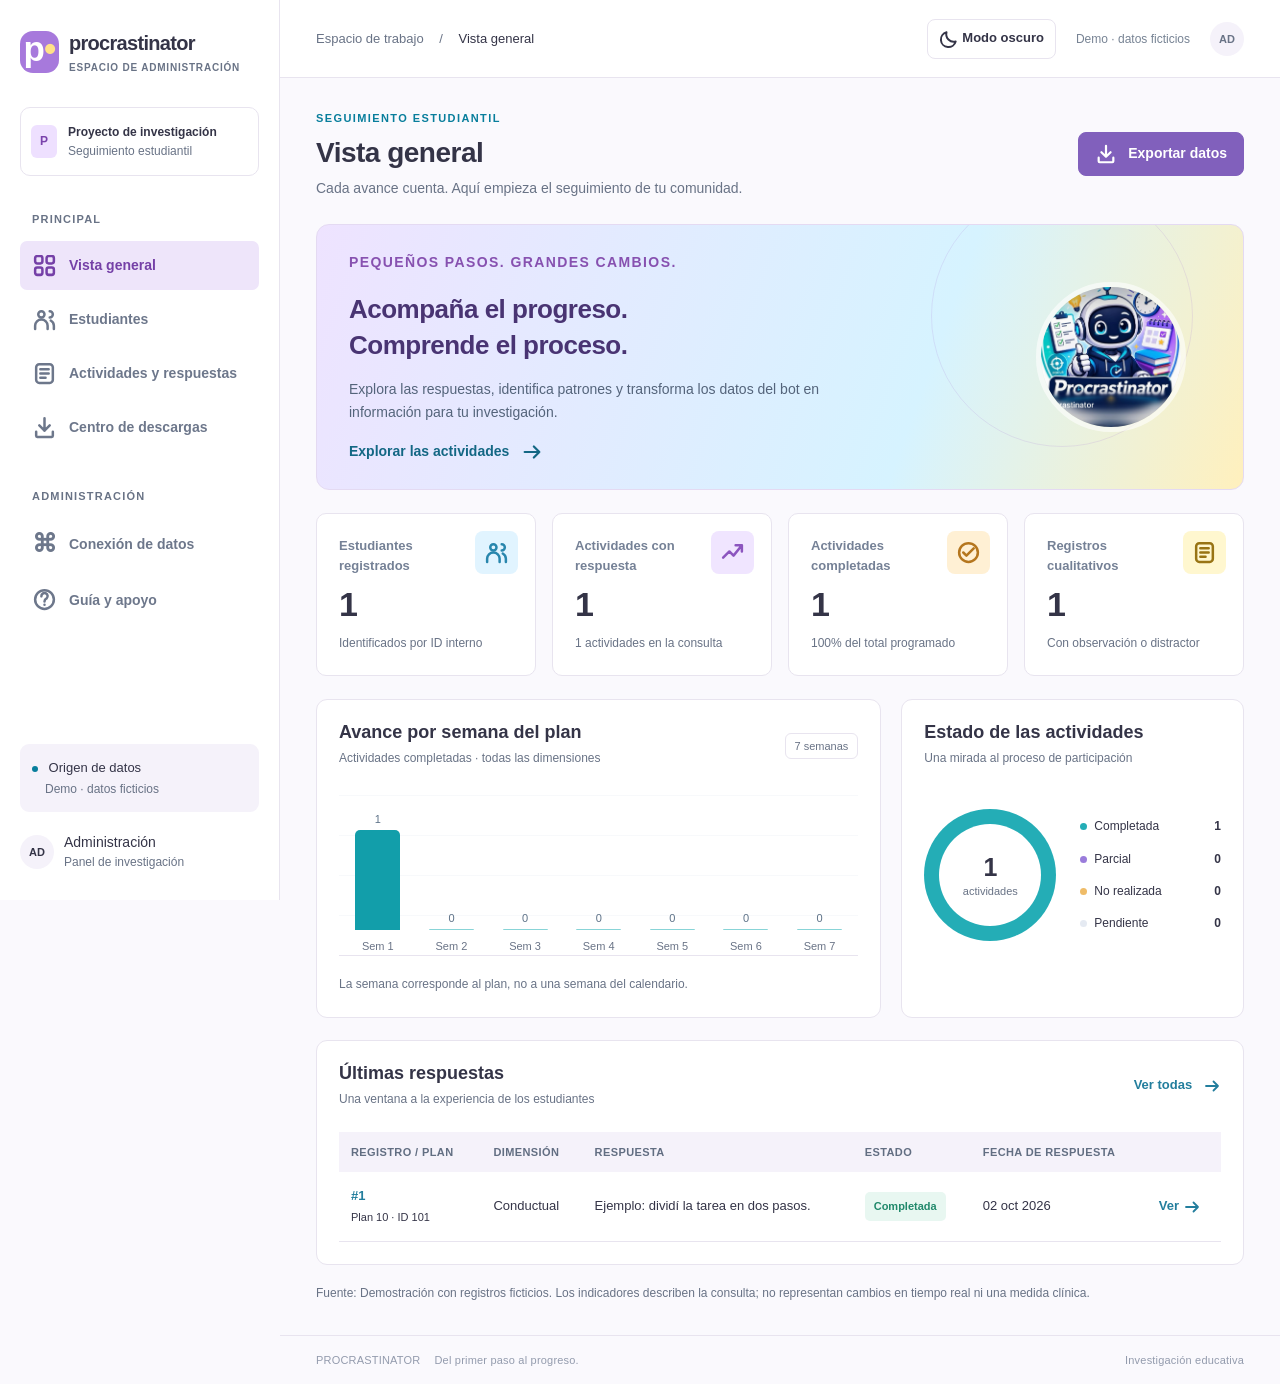
==== dashboard/index.html @ 209f80f5 "Refresh cached assets for authenticated Pages dashboard" ====
<!DOCTYPE html>
<html lang="es"><head><meta charset="UTF-8"><meta name="viewport" content="width=device-width,initial-scale=1"><meta name="color-scheme" content="light dark"><title>Procrastinator · Panel de seguimiento</title><script src="theme.js"></script><link rel="stylesheet" href="styles.css?v=20261105-downloads"><script defer src="demo.js"></script><script defer src="export.js"></script><script defer src="app.js?v=20261105-login"></script></head>
<body><aside class="sidebar"><a href="#resumen" class="brand"><span class="brand-icon">p<span>•</span></span><div>procrastinator<small>ESPACIO DE ADMINISTRACIÓN</small></div></a><div class="workspace"><span class="workspace-icon">P</span><div>Proyecto de investigación<small>Seguimiento estudiantil</small></div></div><p class="nav-label">PRINCIPAL</p><nav aria-label="Navegación principal"><a href="#resumen" data-page="resumen"><span><svg class="ui-icon" viewBox="0 0 24 24" fill="none" stroke="currentColor" stroke-width="2.4" stroke-linecap="round" stroke-linejoin="round" aria-hidden="true" focusable="false"><rect x="3" y="3" width="7" height="7" rx="2"/><rect x="14" y="3" width="7" height="7" rx="2"/><rect x="3" y="14" width="7" height="7" rx="2"/><rect x="14" y="14" width="7" height="7" rx="2"/></svg></span> Vista general</a><a href="#estudiantes" data-page="estudiantes"><span><svg class="ui-icon" viewBox="0 0 24 24" fill="none" stroke="currentColor" stroke-width="2.4" stroke-linecap="round" stroke-linejoin="round" aria-hidden="true" focusable="false"><circle cx="9" cy="7" r="3"/><path d="M3 21v-3a6 6 0 0 1 12 0v3M17 4a3 3 0 0 1 0 6M21 21v-3a6 6 0 0 0-3-5"/></svg></span> Estudiantes</a><a href="#actividades" data-page="actividades"><span><svg class="ui-icon" viewBox="0 0 24 24" fill="none" stroke="currentColor" stroke-width="2.4" stroke-linecap="round" stroke-linejoin="round" aria-hidden="true" focusable="false"><rect x="4" y="3" width="16" height="18" rx="3"/><path d="M8 8h8M8 12h8M8 16h5"/></svg></span> Actividades y respuestas</a><a href="#exportaciones" data-page="exportaciones"><span><svg class="ui-icon" viewBox="0 0 24 24" fill="none" stroke="currentColor" stroke-width="2.4" stroke-linecap="round" stroke-linejoin="round" aria-hidden="true" focusable="false"><path d="M12 3v12m-5-5 5 5 5-5M4 16v4a1 1 0 0 0 1 1h14a1 1 0 0 0 1-1v-4"/></svg></span> Centro de descargas</a></nav><p class="nav-label">ADMINISTRACIÓN</p><nav aria-label="Administración"><a href="#conexion" data-page="conexion"><span>⌘</span> Conexión de datos</a><a href="#ayuda" data-page="ayuda"><span><svg class="ui-icon" viewBox="0 0 24 24" fill="none" stroke="currentColor" stroke-width="2.4" stroke-linecap="round" stroke-linejoin="round" aria-hidden="true" focusable="false"><circle cx="12" cy="12" r="9"/><path d="M9 9a3 3 0 1 1 5 2c-2 1-2 2-2 3M12 17h.01"/></svg></span> Guía y apoyo</a></nav><div class="sidebar-bottom"><span class="status-dot"></span> Origen de datos<small><span id="source-label">Cargando…</span></small></div><div class="profile"><span>AD</span><div>Administración<small>Panel de investigación</small></div></div></aside>
<div class="shell"><header><div>Espacio de trabajo <span>/</span> <strong id="breadcrumb">Vista general</strong></div><div class="header-right"><button id="theme-toggle" class="theme-toggle" type="button" aria-pressed="false"><svg class="ui-icon" viewBox="0 0 24 24" fill="none" stroke="currentColor" stroke-width="2.4" stroke-linecap="round" stroke-linejoin="round" aria-hidden="true" focusable="false"><path d="M20 15A9 9 0 0 1 9 4a9 9 0 1 0 11 11Z"/></svg> Modo oscuro</button><span class="local-badge">Cargando…</span><span class="avatar">AD</span></div></header><main id="main" tabindex="-1"></main><footer>PROCRASTINATOR <span>Del primer paso al progreso.</span><span>Investigación educativa</span></footer></div><dialog id="detail"><button class="close" aria-label="Cerrar detalle"><svg class="ui-icon" viewBox="0 0 24 24" fill="none" stroke="currentColor" stroke-width="2.4" stroke-linecap="round" stroke-linejoin="round" aria-hidden="true" focusable="false"><path d="m6 6 12 12M6 18 18 6"/></svg></button><div id="detail-content"></div></dialog><div id="toast" role="status"></div></body></html>
---- dashboard/styles.css ----
:root{--navy:#101e46;--teal:#0c9eaa;--purple:#8460d1;--ink:#1b2944;--muted:#788296;--line:#e8ecf2;--bg:#f6f8fb}*{box-sizing:border-box}body{margin:0;font:14px 'Segoe UI',Arial,sans-serif;color:var(--ink);background:var(--bg)}button,input,select{font:inherit}a{color:inherit;text-decoration:none}button,a,input,select,summary{ -webkit-tap-highlight-color:transparent}button,a{cursor:pointer}button:focus-visible,a:focus-visible,input:focus-visible,select:focus-visible,summary:focus-visible{outline:3px solid #6a54ca;outline-offset:3px}button{border:1px solid var(--line);border-radius:8px;padding:10px 16px;background:white;color:var(--ink);font-weight:600}button:hover{background:#f0f4f8}.primary{background:var(--teal);color:white;border-color:var(--teal)}.primary:hover{background:#087e88}.sidebar{position:fixed;inset:0 auto 0 0;width:255px;background:white;border-right:1px solid var(--line);padding:31px 20px;display:flex;flex-direction:column}.brand{display:flex;align-items:center;gap:10px;font-size:20px;font-weight:750;letter-spacing:-.7px}.brand small{display:block;font-size:8px;letter-spacing:1.3px;color:var(--muted);margin-top:7px}.brand-icon{background:var(--navy);color:white;border-radius:13px;width:39px;height:42px;text-align:center;font-size:35px;line-height:35px}.brand-icon span{color:#33d6dd}.workspace{display:flex;gap:11px;padding:17px 10px;border:1px solid var(--line);border-radius:10px;margin:34px 0 29px;font-size:11px;font-weight:600}.workspace-icon{background:#e9e8fb;color:var(--purple);padding:9px;border-radius:6px}.workspace small,.profile small{display:block;color:var(--muted);margin-top:5px;font-weight:400;font-size:11px}.nav-label{font-size:9px;color:#929aab;letter-spacing:1.7px;margin:5px 12px 12px;font-weight:700}nav{display:grid;gap:5px;margin-bottom:30px}nav a{padding:12px;border-radius:7px;color:#6d778b;font-size:12px;display:flex;gap:13px;align-items:center}nav a span{font-size:19px;width:20px}nav a.active{color:#087d88;background:#e7f6f6;font-weight:650}nav a:hover{background:#f0f6f7}.sidebar-bottom{margin-top:auto;font-size:11px;padding:16px 12px;background:#f7f9fb;border-radius:9px}.sidebar-bottom small{display:block;margin:7px 0 0 13px;color:var(--muted);font-size:10px}.status-dot{display:inline-block;width:6px;height:6px;border-radius:50%;background:var(--teal);margin-right:7px}.profile{display:flex;gap:10px;align-items:center;margin-top:22px;font-size:12px}.profile>span,.avatar{display:grid;place-items:center;background:#edf0f6;border-radius:50%;width:34px;height:34px;font-size:11px;font-weight:700}.shell{margin-left:255px}header{height:78px;padding:0 36px;background:white;border-bottom:1px solid var(--line);display:flex;align-items:center;justify-content:space-between;color:var(--muted);font-size:11px}header strong{color:var(--ink);font-weight:500}header div>span:not(.local-badge):not(.avatar){margin:0 12px}.header-right{display:flex;gap:20px;align-items:center}.local-badge{color:#778394;font-size:10px}main{padding:31px 36px;max-width:1600px;margin:auto;min-height:calc(100vh - 132px)}.title-row{display:flex;justify-content:space-between;align-items:center;gap:20px;margin-bottom:25px}.eyebrow{font-size:9px;letter-spacing:2px;color:var(--teal);font-weight:700;margin:0 0 9px}h1{font-size:28px;letter-spacing:-1px;margin:0 0 8px;font-weight:650}h2{font-size:15px;margin:0;font-weight:650}h3{font-size:14px}p{line-height:1.7}.subtitle{color:var(--muted);margin:0;font-size:12px}.hero{border-radius:13px;background:var(--navy);color:white;min-height:185px;display:flex;align-items:center;justify-content:space-between;position:relative;overflow:hidden;padding:26px 32px;margin-bottom:23px}.hero:after{content:'';position:absolute;width:260px;height:260px;border:1px solid #ffffff14;border-radius:50%;right:50px;top:-40px}.hero h2{font-size:24px;letter-spacing:-.5px;max-width:440px;line-height:1.4}.hero p{color:#b3c2db;max-width:480px;font-size:12px;margin-bottom:16px}.hero .eyebrow{color:#62dedc}.hero a{font-size:11px;color:#77e7e2}.hero img{width:150px;height:150px;object-fit:cover;object-position:50% 32%;border-radius:50%;border:5px solid #ffffff18;z-index:1;margin:0 25px}.stats{display:grid;grid-template-columns:repeat(4,1fr);gap:16px;margin-bottom:23px}.stat{background:white;border:1px solid var(--line);border-radius:10px;padding:20px;position:relative}.stat .stat-icon{position:absolute;right:17px;top:17px;background:#eff4fd;color:#5681bb;padding:7px 10px;border-radius:8px}.stat:nth-child(2) .stat-icon{background:#eaf8f6;color:var(--teal)}.stat:nth-child(3) .stat-icon{background:#f1edfc;color:var(--purple)}.stat small{font-size:10px;color:#758196}.stat strong{display:block;font-size:30px;margin:10px 0;font-weight:650}.stat p{margin:0;font-size:10px;color:var(--muted)}.grid{display:grid;grid-template-columns:1.65fr 1fr;gap:20px;margin-bottom:22px}.card{background:white;border:1px solid var(--line);border-radius:11px;padding:22px}.card-head{display:flex;justify-content:space-between;gap:12px;align-items:center;margin-bottom:22px}.card-head p{color:var(--muted);font-size:10px;margin:6px 0 0}.tag{font-size:9px;border:1px solid var(--line);padding:6px 9px;border-radius:6px;white-space:nowrap;color:var(--muted)}.bars{height:165px;display:flex;align-items:flex-end;gap:20px;padding:10px 8px 25px;border-bottom:1px solid var(--line);background:repeating-linear-gradient(to top,transparent 0,transparent 39px,#f0f3f7 40px)}.bar-col{flex:1;text-align:center;height:100%;display:flex;flex-direction:column;justify-content:flex-end;position:relative}.bar{background:#39b8bf;border-radius:5px 5px 0 0;min-height:1px;max-width:45px;width:100%;margin:0 auto}.bar-col b{font-size:10px;color:#5e7288;margin-bottom:5px;font-weight:500}.bar-col small{position:absolute;bottom:-22px;left:0;right:0;font-size:9px;color:var(--muted)}.chart-note{font-size:10px;color:var(--muted);margin:19px 0 0}.distribution{display:flex;align-items:center;gap:24px;padding:13px 0}.donut{width:132px;height:132px;border-radius:50%;flex-shrink:0;display:grid;place-items:center}.donut>div{width:102px;height:102px;border-radius:50%;background:white;display:grid;align-content:center;text-align:center}.donut strong{font-size:25px}.donut small{font-size:9px;color:var(--muted);margin-top:3px}.legend{flex:1}.legend p{display:flex;justify-content:space-between;gap:12px;font-size:10px;margin:12px 0}.legend i{display:inline-block;width:7px;height:7px;border-radius:50%;margin-right:7px}.table-wrap{overflow:auto}table{width:100%;border-collapse:collapse;text-align:left;font-size:11px}th{font-size:9px;letter-spacing:.4px;color:#8590a1;font-weight:600;padding:12px;background:#f8fafc;white-space:nowrap}td{padding:14px 12px;border-bottom:1px solid #f0f2f6;max-width:320px}td.text{min-width:220px;line-height:1.6}tbody tr:hover{background:#fafcfe}.id{color:#196c8d;font-weight:650}.pill{display:inline-block;border-radius:5px;padding:5px 8px;background:#eef1f6;color:#738098;font-size:9px;white-space:nowrap}.pill.COMPLETADA{background:#e8f7f1;color:#21896b}.pill.PARCIAL,.pill.EN_CURSO{background:#fff5dc;color:#a78027}.pill.NO_REALIZADA,.pill.ABANDONADA{background:#fcecef;color:#b46b7b}.link{border:0;padding:0;color:#078792;font-size:11px;background:none}.filters{display:flex;gap:13px;flex-wrap:wrap;align-items:end;margin:18px 0}.filters label{display:grid;gap:7px;font-size:10px;color:#66748b;flex:1;min-width:120px}.filters input,.filters select,select{border:1px solid #dee4ec;border-radius:7px;padding:10px;background:white;color:var(--ink);width:100%;min-width:0}input[type=number]{max-width:100%}.notice{padding:12px 16px;background:#fff8e8;color:#8b7137;border:1px solid #f1e6cb;border-radius:8px;font-size:11px;line-height:1.7;margin:16px 0}.notice.info{background:#eaf6f8;color:#397988;border-color:#d6ecef}.pagination{display:flex;justify-content:space-between;align-items:center;margin-top:18px;color:var(--muted);font-size:11px}.pagination button{padding:6px 11px;margin-left:7px}.pagination button:disabled{opacity:.4;cursor:default}.empty{text-align:center;padding:40px;color:var(--muted)}.export-grid{display:grid;grid-template-columns:1fr 300px;gap:20px}.format-list{display:grid;gap:10px;margin:20px 0}.format-list label{border:1px solid var(--line);border-radius:9px;padding:15px;display:flex;gap:12px;align-items:center;cursor:pointer}.format-list label:has(input:checked){border-color:var(--teal);background:#f1fbfb}.format-list small{display:block;color:var(--muted);margin-top:5px;font-size:10px}.check-row{display:flex;gap:12px;flex-wrap:wrap;margin:15px 0}.check-row label{font-size:11px;display:flex;align-items:center;gap:5px}.export-total{font-size:42px;font-weight:650;display:block;margin:22px 0 0}.full{width:100%;margin-top:15px}.support-grid{display:grid;grid-template-columns:repeat(3,1fr);gap:18px}.support-grid p,details p{font-size:12px;color:var(--muted)}details{border-top:1px solid var(--line);padding:18px 0}summary{cursor:pointer;font-weight:600;font-size:12px}.palette{display:flex;gap:12px;margin:20px 0}.palette span{width:45px;height:45px;border-radius:10px}footer{padding:18px 36px;border-top:1px solid var(--line);display:flex;gap:14px;font-size:9px;color:#939bad;letter-spacing:.6px}footer span:last-child{margin-left:auto}dialog{border:1px solid var(--line);border-radius:16px;padding:30px;width:min(650px,90vw);color:var(--ink);max-height:85vh}dialog::backdrop{background:#101e4680;backdrop-filter:blur(3px)}.close{float:right;font-size:22px;padding:2px 10px}.detail-item{border-bottom:1px solid var(--line);padding:12px 0;font-size:12px;line-height:1.7}.detail-item small{color:var(--muted);display:block}#toast{position:fixed;bottom:25px;right:25px;background:var(--navy);color:white;padding:14px 20px;border-radius:9px;display:none;z-index:5;max-width:400px}code{font-size:11px;background:#f0f3f8;padding:2px 5px;border-radius:4px}button:disabled{opacity:.5;cursor:not-allowed}@media(min-width:1500px){main{padding:38px 50px}.hero{min-height:210px}.hero img{width:170px;height:170px}}@media(max-width:1150px){.sidebar{width:220px;padding:25px 14px}.shell{margin-left:220px}main{padding:25px}.stats{gap:10px}.stat{padding:15px}.grid{grid-template-columns:1fr}.distribution{justify-content:center}.legend{max-width:250px}.export-grid{grid-template-columns:1fr 260px}.hero img{margin:0;width:125px;height:125px}.stat .stat-icon{display:none}}@media(max-width:750px){.sidebar{position:static;width:auto;padding:18px}.brand{font-size:20px}.workspace,.nav-label,.sidebar-bottom,.profile{display:none}nav{display:flex;overflow:auto;margin:14px 0 0;gap:6px}nav a{white-space:nowrap;padding:9px;font-size:11px}nav a span{display:none}.shell{margin:0}header{height:55px;padding:0 20px}.header-right{gap:8px}main{padding:22px 16px}.title-row{align-items:start}h1{font-size:24px}.hero{padding:22px}.hero h2{font-size:21px}.hero img{display:none}.stats{grid-template-columns:repeat(2,1fr)}.export-grid,.support-grid{grid-template-columns:1fr}.card{padding:17px}.title-row button{font-size:10px;padding:9px}footer{padding:15px;flex-wrap:wrap}footer span:last-child{margin:0}.filters label{min-width:130px}.local-badge{display:none}}

/* Paleta clara inspirada en los objetos de la imagen. */
@font-face{font-family:'Dinita Stellar';src:local('Dinita Stellar');font-display:swap}
:root{--navy:#7550bb;--teal:#087e9c;--purple:#9758cf;--ink:#343447;--muted:#697386;--line:#e8e4ef;--bg:#faf9fd;--surface:#fff;--soft:#f5f2fa}
body{font-family:Arial,sans-serif}h1,h2,h3,.brand{font-family:'Dinita Stellar','Trebuchet MS',Arial,sans-serif}h1{letter-spacing:-.5px}button,input,select{font-family:Arial,sans-serif}
.sidebar,header,.card,.stat,button,.donut>div,dialog{background:var(--surface)}
.hero{background:linear-gradient(110deg,#eee3ff 0%,#d6f3ff 65%,#fff0bd 100%);color:#493473;border:1px solid #e4daf2}.hero h2{font-size:26px}.hero p{color:#54647b}.hero .eyebrow{color:#8751b0}.hero a{color:#136784;font-weight:700}.hero img{border-color:#ffffff99}.hero:after{border-color:#a575d52b}
.brand-icon{background:#a779dc}.brand-icon span{color:#ffe187}.workspace-icon{background:#eee0ff;color:#7a43ac}.primary{background:#8160bc;color:white;border-color:#8160bc}.primary:hover{background:#6c4da6}nav a.active{background:#eee5fa;color:#7540a7}nav a:hover{background:var(--soft)}.sidebar-bottom,th{background:var(--soft)}.stat:nth-child(1) .stat-icon{background:#e1f4ff;color:#2886ad}.stat:nth-child(2) .stat-icon{background:#f0e5ff;color:#8c55bf}.stat:nth-child(3) .stat-icon{background:#fff0d4;color:#b5761e}.stat:nth-child(4) .stat-icon{background:#fff7cf;color:#987414}.id,.link{color:#237e9d}.filters input,.filters select,select{background:var(--surface);color:var(--ink);border-color:var(--line)}tbody tr:hover,button:hover{background:var(--soft)}td{border-color:var(--line)}.profile>span,.avatar{background:var(--soft)}.theme-toggle{font-size:11px;padding:8px 11px;white-space:nowrap}.primary:hover{color:white}code{background:var(--soft)}
:root[data-theme=dark]{color-scheme:dark;--navy:#aa83df;--teal:#79d3ed;--purple:#bd93e9;--ink:#eeeaf6;--muted:#b1aabd;--line:#41394e;--bg:#1c1923;--surface:#27222f;--soft:#332c3e}
[data-theme=dark] .hero{background:linear-gradient(110deg,#493260,#284959 70%,#58492e);border-color:#59456e;color:#f3e9ff}[data-theme=dark] .hero p{color:#d1d9e5}[data-theme=dark] .hero .eyebrow{color:#d7b2ff}[data-theme=dark] .hero a{color:#94ddf5}[data-theme=dark] nav a{color:#c1b7d0}[data-theme=dark] nav a.active{background:#48335e;color:#e4c7ff}[data-theme=dark] .subtitle,[data-theme=dark] .stat small,[data-theme=dark] th,[data-theme=dark] .local-badge{color:var(--muted)}[data-theme=dark] .id,[data-theme=dark] .link{color:#8bd6ee}[data-theme=dark] .notice{background:#453923;color:#f2d69b;border-color:#655330}[data-theme=dark] .notice.info{background:#293f49;color:#b5deed;border-color:#3d5e6c}[data-theme=dark] .format-list label:has(input:checked){background:#40314f;border-color:#be92e9}[data-theme=dark] .bars{background:repeating-linear-gradient(to top,transparent 0,transparent 39px,#41394e 40px)}[data-theme=dark] .bar-col b{color:#c7bed3}[data-theme=dark] #toast{background:#594076}[data-theme=dark] .pill{background:#423b4c;color:#ddd2ec}[data-theme=dark] .pill.COMPLETADA{background:#25483d;color:#a8e5cb}[data-theme=dark] .pill.PARCIAL,[data-theme=dark] .pill.EN_CURSO{background:#504126;color:#f5d491}[data-theme=dark] .pill.NO_REALIZADA,[data-theme=dark] .pill.ABANDONADA{background:#50313e;color:#f1b4c7}

/* Iconos vectoriales y jerarquía legible a escala de página completa. */
.ui-icon{width:22px;height:22px;display:inline-block;vertical-align:middle;flex-shrink:0}
nav a{font-size:14px;font-weight:600;min-height:48px;gap:12px}nav a span{width:25px;display:inline-flex;align-items:center;justify-content:center;font-size:25px}nav .ui-icon{width:25px;height:25px}
.sidebar{width:280px}.shell{margin-left:280px}.brand small{font-size:10px;letter-spacing:.8px}.workspace{font-size:12px}.workspace small,.profile small{font-size:12px}.nav-label{font-size:11px;letter-spacing:1.2px;color:#697386}.sidebar-bottom{font-size:13px}.sidebar-bottom small{font-size:12px}.profile{font-size:14px}
header{font-size:13px}.local-badge{font-size:12px}.theme-toggle{font-size:13px;min-height:40px}.theme-toggle .ui-icon{width:20px;height:20px}
h2{font-size:18px}h3{font-size:16px}.subtitle{font-size:14px;line-height:1.6}.eyebrow{font-size:11px;letter-spacing:1.4px}.hero p{font-size:14px}.hero a{font-size:14px}.stat{padding:22px}.stat small{font-size:13px;display:block;max-width:calc(100% - 42px);line-height:1.5;font-weight:600}.stat strong{font-size:34px}.stat p{font-size:12px;line-height:1.6}.stat .stat-icon{padding:9px;display:inline-flex}.stat-icon .ui-icon{width:25px;height:25px}
.card-head p,.chart-note{font-size:12px;line-height:1.65}.tag{font-size:11px}.legend p{font-size:12px}.donut small{font-size:11px}.bar-col small,.bar-col b{font-size:11px}.bars{gap:12px}
table{font-size:13px}th{font-size:11px;font-weight:700;padding:14px 12px;color:#626e82}td{line-height:1.6}td small{font-size:11px}.pill{font-size:11px;font-weight:600;padding:6px 9px}.link{font-size:13px;font-weight:600}.link .ui-icon{width:18px;height:18px}.filters label{font-size:13px;font-weight:600}.filters input,.filters select{font-weight:400;min-height:43px}.notice{font-size:13px}.check-row label{font-size:12px}.format-list small{font-size:12px}.pagination{font-size:13px}.pagination button{min-height:38px}.support-grid p,details p{font-size:14px}summary{font-size:14px}.detail-item{font-size:14px}footer{font-size:11px;letter-spacing:.2px}.close{display:inline-flex;padding:8px}.primary{font-size:14px;min-height:42px}.ui-icon+span{margin-left:6px}
[data-theme=dark] .nav-label{color:#bdb3ca}
@media(max-width:1150px){.sidebar{width:260px}.shell{margin-left:260px}.stats{grid-template-columns:repeat(2,1fr)}.stat .stat-icon{display:inline-flex}.export-grid{grid-template-columns:minmax(0,1fr) 260px}}
@media(max-width:750px){.sidebar{width:auto}.shell{margin-left:0}nav a{font-size:13px;min-height:44px}nav a span{display:inline-flex;width:22px}nav .ui-icon{width:22px;height:22px}.export-grid{grid-template-columns:1fr}.title-row button{font-size:12px}.stat{padding:16px}.stat small{max-width:none;padding-top:44px}.stat .stat-icon{left:16px;right:auto;top:14px;padding:6px}.card-head{flex-wrap:wrap}header{padding:0 16px;font-size:12px}}

/* Centro de descargas: selección agrupada y resumen. */
.grid,.export-grid{grid-template-columns:minmax(0,1.65fr) minmax(0,1fr)}
.export-grid{grid-template-columns:minmax(0,1fr) 300px;align-items:start}
.card,.grid>*,.export-grid>*,.title-row>div{min-width:0}
.section-description{color:var(--muted);font-size:13px;line-height:1.6;margin:8px 0 0}
.field-section{border-top:1px solid var(--line);margin-top:26px;padding-top:26px}
.field-heading{display:flex;align-items:start;justify-content:space-between;gap:16px}
.selection-count{flex-shrink:0;padding:7px 10px;border-radius:20px;background:var(--soft);color:var(--purple);font-size:12px;font-weight:600}
.field-actions{display:flex;flex-wrap:wrap;gap:8px;margin:18px 0 22px}
.field-actions button{font-size:12px;min-height:44px;padding:10px 13px}
.field-group{border:0;padding:0;margin:0 0 22px;min-width:0}
.field-group:last-child{margin-bottom:0}
.field-group legend{padding:0;margin-bottom:10px;color:var(--muted);font-size:12px;font-weight:600}
.field-options{display:grid;grid-template-columns:repeat(2,minmax(0,1fr));gap:9px}
.field-option{display:flex;align-items:center;gap:10px;min-height:52px;padding:12px;border:1px solid var(--line);border-radius:10px;cursor:pointer;font-size:13px;line-height:1.4;transition:background .15s,border-color .15s}
.field-option:hover{border-color:var(--purple);background:var(--soft)}
.field-option:has(input:checked){background:#f4edfc;border-color:#c5ace4;color:#654193}
.field-option:has(input:focus-visible){outline:3px solid var(--purple);outline-offset:2px}
.field-option input,.format-list input{width:18px;height:18px;margin:0;flex-shrink:0;accent-color:#8160bc;cursor:pointer}
.export-summary{border-top:3px solid #aa86d7;background:linear-gradient(180deg,var(--soft),var(--surface) 180px)}
.export-summary .export-total{margin-top:20px;line-height:1.2;letter-spacing:-1px}
.export-summary .subtitle{margin-top:8px;font-size:13px}
.format-list label{min-height:70px;background:var(--surface)}
.format-list label:has(input:checked){border-color:var(--purple);background:var(--soft)}
[data-theme=dark] .field-option:has(input:checked){background:#40314f;border-color:#8662ab;color:#ead8ff}
.table-wrap{max-width:100%;overscroll-behavior-x:contain}
.export-grid .filters{display:grid;grid-template-columns:repeat(2,minmax(0,1fr));gap:14px}
.export-grid .filters label{min-width:0}
.export-grid .filters:first-of-type label:first-child{grid-column:1/-1}
.export-grid .filters button{justify-self:start;min-height:44px}
@media(max-width:1150px){.grid{grid-template-columns:minmax(0,1fr)}.export-grid{grid-template-columns:minmax(0,1fr)}.export-summary .format-list{grid-template-columns:repeat(3,minmax(0,1fr))}.export-summary .format-list label{padding:12px}}
@media(min-width:751px){.sidebar{overflow-y:auto}}
@media(max-width:750px){
 header{height:auto;min-height:64px;gap:12px;padding:12px 16px;flex-wrap:wrap}
 header>div:first-child{line-height:1.7}header div>span:not(.local-badge):not(.avatar){margin:0 5px}
 .header-right{margin-left:auto}.avatar{display:none}
 .title-row{flex-wrap:wrap;gap:16px}.title-row button{min-height:44px}
 .sidebar{padding:18px 16px 12px}nav{padding-bottom:5px}nav a{flex-shrink:0}
 .export-grid{grid-template-columns:minmax(0,1fr)}
 .field-heading{flex-wrap:wrap;gap:12px}
 .export-summary .format-list{grid-template-columns:1fr}
 .filters input,.filters select{font-size:16px;min-height:46px}
 .pagination{flex-wrap:wrap;gap:12px}.pagination>div{display:flex;flex-wrap:wrap;gap:8px}.pagination button{margin:0;min-height:44px}
 .distribution{flex-wrap:wrap;gap:16px}.legend{min-width:140px}
 dialog{padding:20px;max-width:calc(100vw - 24px)}.detail-item{overflow-wrap:anywhere}
 #toast{left:16px;right:16px;bottom:16px;max-width:none}
}
@media(max-width:400px){
 .field-options,.export-grid .filters{grid-template-columns:minmax(0,1fr)}
 .field-actions{display:grid;grid-template-columns:1fr 1fr}
 .stat strong{font-size:28px}.stat small{font-size:12px}.stat{padding:14px}
 .hero{padding:20px}.hero h2{font-size:23px}
}
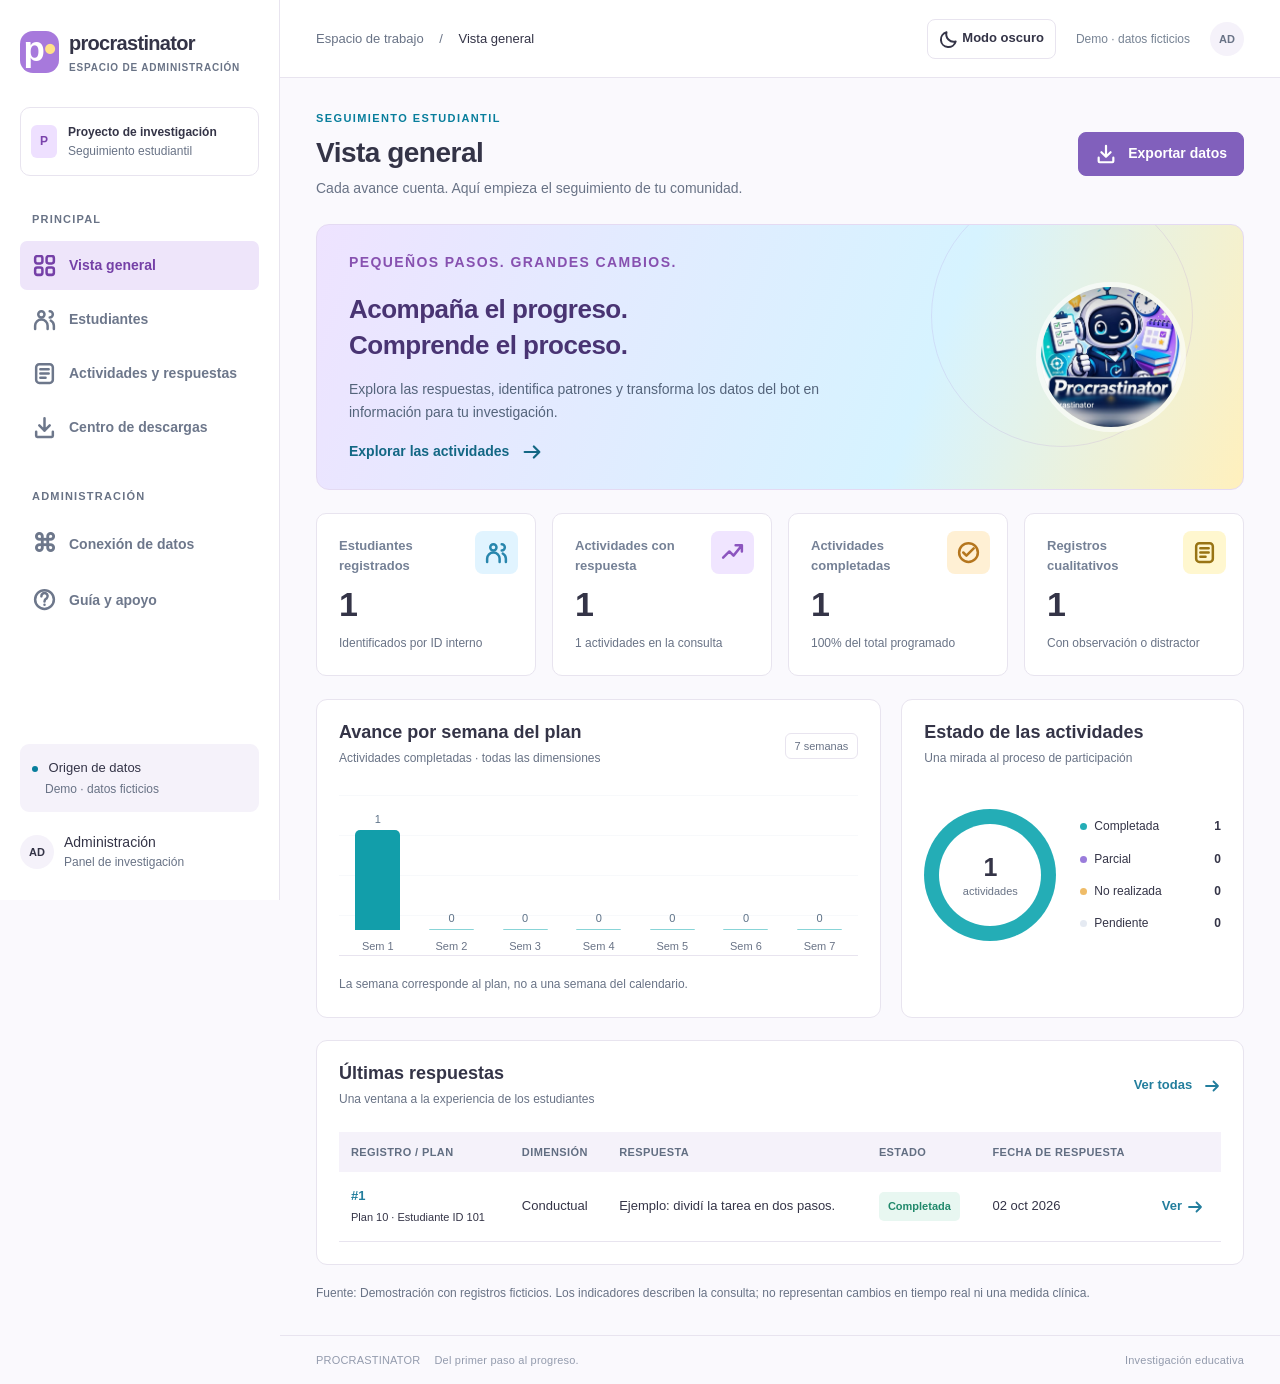
==== commit 4891d743: "Corrige el vínculo de actividades con estudiantes para filtrar por ID" ====
--- a/dashboard/index.html
+++ b/dashboard/index.html
@@ -1,5 +1,5 @@
 <!DOCTYPE html>
-<html lang="es"><head><meta charset="UTF-8"><meta name="viewport" content="width=device-width,initial-scale=1"><meta name="color-scheme" content="light dark"><title>Procrastinator · Panel de seguimiento</title><script src="theme.js"></script><link rel="stylesheet" href="styles.css?v=20261105-downloads"><script defer src="demo.js"></script><script defer src="export.js"></script><script defer src="app.js?v=20261105-login"></script></head>
-<body><aside class="sidebar"><a href="#resumen" class="brand"><span class="brand-icon">p<span>•</span></span><div>procrastinator<small>ESPACIO DE ADMINISTRACIÓN</small></div></a><div class="workspace"><span class="workspace-icon">P</span><div>Proyecto de investigación<small>Seguimiento estudiantil</small></div></div><p class="nav-label">PRINCIPAL</p><nav aria-label="Navegación principal"><a href="#resumen" data-page="resumen"><span><svg class="ui-icon" viewBox="0 0 24 24" fill="none" stroke="currentColor" stroke-width="2.4" stroke-linecap="round" stroke-linejoin="round" aria-hidden="true" focusable="false"><rect x="3" y="3" width="7" height="7" rx="2"/><rect x="14" y="3" width="7" height="7" rx="2"/><rect x="3" y="14" width="7" height="7" rx="2"/><rect x="14" y="14" width="7" height="7" rx="2"/></svg></span> Vista general</a><a href="#estudiantes" data-page="estudiantes"><span><svg class="ui-icon" viewBox="0 0 24 24" fill="none" stroke="currentColor" stroke-width="2.4" stroke-linecap="round" stroke-linejoin="round" aria-hidden="true" focusable="false"><circle cx="9" cy="7" r="3"/><path d="M3 21v-3a6 6 0 0 1 12 0v3M17 4a3 3 0 0 1 0 6M21 21v-3a6 6 0 0 0-3-5"/></svg></span> Estudiantes</a><a href="#actividades" data-page="actividades"><span><svg class="ui-icon" viewBox="0 0 24 24" fill="none" stroke="currentColor" stroke-width="2.4" stroke-linecap="round" stroke-linejoin="round" aria-hidden="true" focusable="false"><rect x="4" y="3" width="16" height="18" rx="3"/><path d="M8 8h8M8 12h8M8 16h5"/></svg></span> Actividades y respuestas</a><a href="#exportaciones" data-page="exportaciones"><span><svg class="ui-icon" viewBox="0 0 24 24" fill="none" stroke="currentColor" stroke-width="2.4" stroke-linecap="round" stroke-linejoin="round" aria-hidden="true" focusable="false"><path d="M12 3v12m-5-5 5 5 5-5M4 16v4a1 1 0 0 0 1 1h14a1 1 0 0 0 1-1v-4"/></svg></span> Centro de descargas</a></nav><p class="nav-label">ADMINISTRACIÓN</p><nav aria-label="Administración"><a href="#conexion" data-page="conexion"><span>⌘</span> Conexión de datos</a><a href="#ayuda" data-page="ayuda"><span><svg class="ui-icon" viewBox="0 0 24 24" fill="none" stroke="currentColor" stroke-width="2.4" stroke-linecap="round" stroke-linejoin="round" aria-hidden="true" focusable="false"><circle cx="12" cy="12" r="9"/><path d="M9 9a3 3 0 1 1 5 2c-2 1-2 2-2 3M12 17h.01"/></svg></span> Guía y apoyo</a></nav><div class="sidebar-bottom"><span class="status-dot"></span> Origen de datos<small><span id="source-label">Cargando…</span></small></div><div class="profile"><span>AD</span><div>Administración<small>Panel de investigación</small></div></div></aside>
-<div class="shell"><header><div>Espacio de trabajo <span>/</span> <strong id="breadcrumb">Vista general</strong></div><div class="header-right"><button id="theme-toggle" class="theme-toggle" type="button" aria-pressed="false"><svg class="ui-icon" viewBox="0 0 24 24" fill="none" stroke="currentColor" stroke-width="2.4" stroke-linecap="round" stroke-linejoin="round" aria-hidden="true" focusable="false"><path d="M20 15A9 9 0 0 1 9 4a9 9 0 1 0 11 11Z"/></svg> Modo oscuro</button><span class="local-badge">Cargando…</span><span class="avatar">AD</span></div></header><main id="main" tabindex="-1"></main><footer>PROCRASTINATOR <span>Del primer paso al progreso.</span><span>Investigación educativa</span></footer></div><dialog id="detail"><button class="close" aria-label="Cerrar detalle"><svg class="ui-icon" viewBox="0 0 24 24" fill="none" stroke="currentColor" stroke-width="2.4" stroke-linecap="round" stroke-linejoin="round" aria-hidden="true" focusable="false"><path d="m6 6 12 12M6 18 18 6"/></svg></button><div id="detail-content"></div></dialog><div id="toast" role="status"></div></body></html>
+<html lang="es"><head><meta charset="UTF-8"><meta name="viewport" content="width=device-width,initial-scale=1"><meta name="color-scheme" content="light dark"><title>Procrastinator · Panel de seguimiento</title><script src="theme.js"></script><link rel="stylesheet" href="styles.css?v=20261105-mobile"><script defer src="demo.js"></script><script defer src="export.js"></script><script defer src="app.js?v=20261110-activities"></script></head>
+<body><aside class="sidebar" id="navigation"><a href="#resumen" class="brand"><span class="brand-icon">p<span>•</span></span><div>procrastinator<small>ESPACIO DE ADMINISTRACIÓN</small></div></a><button class="menu-toggle" type="button" aria-expanded="false" aria-controls="primary-navigation">Menú <span aria-hidden="true">☰</span></button><div id="primary-navigation" class="navigation-content"><div class="workspace"><span class="workspace-icon">P</span><div>Proyecto de investigación<small>Seguimiento estudiantil</small></div></div><p class="nav-label">PRINCIPAL</p><nav aria-label="Navegación principal"><a href="#resumen" data-page="resumen"><span><svg class="ui-icon" viewBox="0 0 24 24" fill="none" stroke="currentColor" stroke-width="2.4" stroke-linecap="round" stroke-linejoin="round" aria-hidden="true" focusable="false"><rect x="3" y="3" width="7" height="7" rx="2"/><rect x="14" y="3" width="7" height="7" rx="2"/><rect x="3" y="14" width="7" height="7" rx="2"/><rect x="14" y="14" width="7" height="7" rx="2"/></svg></span> Vista general</a><a href="#estudiantes" data-page="estudiantes"><span><svg class="ui-icon" viewBox="0 0 24 24" fill="none" stroke="currentColor" stroke-width="2.4" stroke-linecap="round" stroke-linejoin="round" aria-hidden="true" focusable="false"><circle cx="9" cy="7" r="3"/><path d="M3 21v-3a6 6 0 0 1 12 0v3M17 4a3 3 0 0 1 0 6M21 21v-3a6 6 0 0 0-3-5"/></svg></span> Estudiantes</a><a href="#actividades" data-page="actividades"><span><svg class="ui-icon" viewBox="0 0 24 24" fill="none" stroke="currentColor" stroke-width="2.4" stroke-linecap="round" stroke-linejoin="round" aria-hidden="true" focusable="false"><rect x="4" y="3" width="16" height="18" rx="3"/><path d="M8 8h8M8 12h8M8 16h5"/></svg></span> Actividades y respuestas</a><a href="#exportaciones" data-page="exportaciones"><span><svg class="ui-icon" viewBox="0 0 24 24" fill="none" stroke="currentColor" stroke-width="2.4" stroke-linecap="round" stroke-linejoin="round" aria-hidden="true" focusable="false"><path d="M12 3v12m-5-5 5 5 5-5M4 16v4a1 1 0 0 0 1 1h14a1 1 0 0 0 1-1v-4"/></svg></span> Centro de descargas</a></nav><p class="nav-label">ADMINISTRACIÓN</p><nav aria-label="Administración"><a href="#conexion" data-page="conexion"><span>⌘</span> Conexión de datos</a><a href="#ayuda" data-page="ayuda"><span><svg class="ui-icon" viewBox="0 0 24 24" fill="none" stroke="currentColor" stroke-width="2.4" stroke-linecap="round" stroke-linejoin="round" aria-hidden="true" focusable="false"><circle cx="12" cy="12" r="9"/><path d="M9 9a3 3 0 1 1 5 2c-2 1-2 2-2 3M12 17h.01"/></svg></span> Guía y apoyo</a></nav><div class="sidebar-bottom"><span class="status-dot"></span> Origen de datos<small><span id="source-label">Cargando…</span></small></div><div class="profile"><span>AD</span><div>Administración<small>Panel de investigación</small></div></div></div></aside>
+<div class="shell"><header><div>Espacio de trabajo <span>/</span> <strong id="breadcrumb">Vista general</strong></div><div class="header-right"><button id="theme-toggle" class="theme-toggle" type="button" aria-pressed="false"><svg class="ui-icon" viewBox="0 0 24 24" fill="none" stroke="currentColor" stroke-width="2.4" stroke-linecap="round" stroke-linejoin="round" aria-hidden="true" focusable="false"><path d="M20 15A9 9 0 0 1 9 4a9 9 0 1 0 11 11Z"/></svg> Modo oscuro</button><span class="local-badge">Cargando…</span><button id="sign-out" type="button" hidden>Cerrar sesión</button><span class="avatar">AD</span></div></header><main id="main" tabindex="-1"></main><footer>PROCRASTINATOR <span>Del primer paso al progreso.</span><span>Investigación educativa</span></footer></div><dialog id="detail"><button class="close" aria-label="Cerrar detalle"><svg class="ui-icon" viewBox="0 0 24 24" fill="none" stroke="currentColor" stroke-width="2.4" stroke-linecap="round" stroke-linejoin="round" aria-hidden="true" focusable="false"><path d="m6 6 12 12M6 18 18 6"/></svg></button><div id="detail-content"></div></dialog><div id="toast" role="status"></div></body></html>
 
--- a/dashboard/styles.css
+++ b/dashboard/styles.css
@@ -75,3 +75,53 @@
  .stat strong{font-size:28px}.stat small{font-size:12px}.stat{padding:14px}
  .hero{padding:20px}.hero h2{font-size:23px}
 }
+/* Session controls and responsive workspace. */
+[hidden]{display:none!important}
+.navigation-content{display:flex;flex:1;flex-direction:column;min-height:0}
+.menu-toggle{display:none}
+#sign-out{min-height:44px;white-space:nowrap;color:var(--purple)}
+.login-card{max-width:460px;margin:8vh auto;padding:32px}
+#sign-in{display:grid;gap:20px;margin-top:28px}
+#sign-in label{display:grid;gap:8px;font-weight:600}
+#sign-in input{width:100%;min-width:0;min-height:48px;border:1px solid var(--line);border-radius:9px;padding:12px;background:var(--bg);color:var(--ink);font-size:16px}
+#login-status{margin:0;color:var(--muted)}
+.signed-out .navigation-content,.signed-out .menu-toggle{display:none}
+@media(max-width:750px){
+ .sidebar{position:sticky;top:0;z-index:10;display:grid;grid-template-columns:minmax(0,1fr) auto;align-items:center;gap:0;padding:12px 16px;border-bottom:1px solid var(--line);box-shadow:0 4px 18px #25154208}
+ .brand{font-size:19px;gap:9px}.brand small{font-size:8px;letter-spacing:.6px}.brand-icon{width:34px;height:38px;font-size:31px}
+ .menu-toggle{display:flex;gap:10px;align-items:center;min-height:44px;padding:10px 12px;font-size:13px}
+ .navigation-content{display:none;grid-column:1/-1;max-height:calc(100dvh - 90px);overflow-y:auto}
+ .menu-open .navigation-content{display:flex}
+ .navigation-content nav{display:grid;grid-template-columns:1fr 1fr;gap:6px;margin:12px 0 0;overflow:visible;padding:0}
+ .navigation-content nav a{white-space:normal;padding:12px 10px;line-height:1.4;font-size:12px;min-height:52px;gap:8px}
+ .navigation-content nav:last-of-type{border-top:1px solid var(--line);padding-top:10px;margin-bottom:4px}
+ header{min-height:58px;padding:10px 16px;gap:8px;background:var(--bg)}
+ header>div:first-child{font-size:0;flex:1}header>div:first-child>span{display:none}header strong{font-size:12px;display:block;max-width:130px}
+ .header-right{gap:6px}.theme-toggle{font-size:0;padding:10px;min-width:44px;min-height:44px}.theme-toggle .ui-icon{width:20px;height:20px}
+ #sign-out{font-size:12px;padding:10px}
+ main{padding:24px 16px;min-height:calc(100dvh - 200px)}
+ h1{font-size:27px;line-height:1.15}.subtitle{font-size:14px}.title-row{gap:14px;margin-bottom:22px}.title-row>.primary{width:100%}
+ .hero{padding:24px;border-radius:18px}.hero h2{font-size:24px}.hero p{line-height:1.7}.hero a{display:inline-flex;align-items:center;min-height:44px}
+ .stats{gap:10px}.stat{border-radius:14px;padding:16px}.stat small{padding-top:40px;font-size:12px}.stat strong{font-size:30px;margin:10px 0 6px}.stat p{font-size:11px}
+ .card{border-radius:16px;padding:18px}.grid{gap:16px}.card-head{gap:10px;margin-bottom:18px}h2{font-size:17px;line-height:1.4}
+ .bars{gap:8px;padding-left:0;padding-right:0}.bar-col small{font-size:10px}.legend{max-width:none}.distribution{gap:20px}
+ .filters,.export-grid .filters{display:grid;grid-template-columns:repeat(2,minmax(0,1fr));gap:14px 10px}
+ .filters label{min-width:0;font-size:12px;line-height:1.4}.filters input,.filters select{width:100%;max-width:100%;min-height:48px;padding:10px 8px}
+ .filters button{min-height:44px}.field-options{grid-template-columns:1fr}.field-option{min-height:52px}
+ .record-table,.record-table tbody{display:block;width:100%}
+ .record-table thead{position:absolute;width:1px;height:1px;overflow:hidden;clip-path:inset(50%)}
+ .record-table tr{display:grid;grid-template-columns:minmax(0,1fr) minmax(0,1fr);gap:12px;padding:16px;margin:0 0 12px;border:1px solid var(--line);border-radius:12px;background:var(--surface)}
+ .record-table td{display:block;padding:0;border:0;min-width:0;max-width:none;overflow-wrap:anywhere;font-size:13px}
+ .record-table td:before{content:attr(data-label);display:block;color:var(--muted);font-size:10px;font-weight:400;margin-bottom:4px}
+ .record-table td.text,.record-table td:last-child,.record-table td.empty{grid-column:1/-1;min-width:0}
+ .record-table td.text{padding:12px 0;border-block:1px solid var(--line);line-height:1.7}
+ .record-table td:last-child:before,.record-table td.empty:before{display:none}
+ .record-table td:last-child .link{display:flex;justify-content:space-between;align-items:center;width:100%;min-height:44px;padding:10px 12px;border-radius:8px;background:var(--soft)}
+ .pagination{padding-top:4px}.pagination>div{width:100%}.pagination button{flex:1;font-size:12px}
+ #export-preview .table-wrap:before{content:'Desliza para ver todos los campos →';display:block;position:sticky;left:0;color:var(--muted);font-size:12px;padding:0 0 12px}
+ dialog{width:calc(100vw - 24px);max-height:calc(100dvh - 32px);padding:20px;border-radius:18px}.close{min-width:44px;min-height:44px;justify-content:center;align-items:center}
+ footer{font-size:10px;gap:8px;padding-bottom:max(18px,env(safe-area-inset-bottom))}footer span:last-child{display:none}
+ .login-card{margin:24px auto;padding:24px}.signed-out header>div:first-child{font-size:0}
+ #toast{bottom:max(16px,env(safe-area-inset-bottom))}
+}
+@media(prefers-reduced-motion:reduce){*{scroll-behavior:auto!important;transition:none!important}}
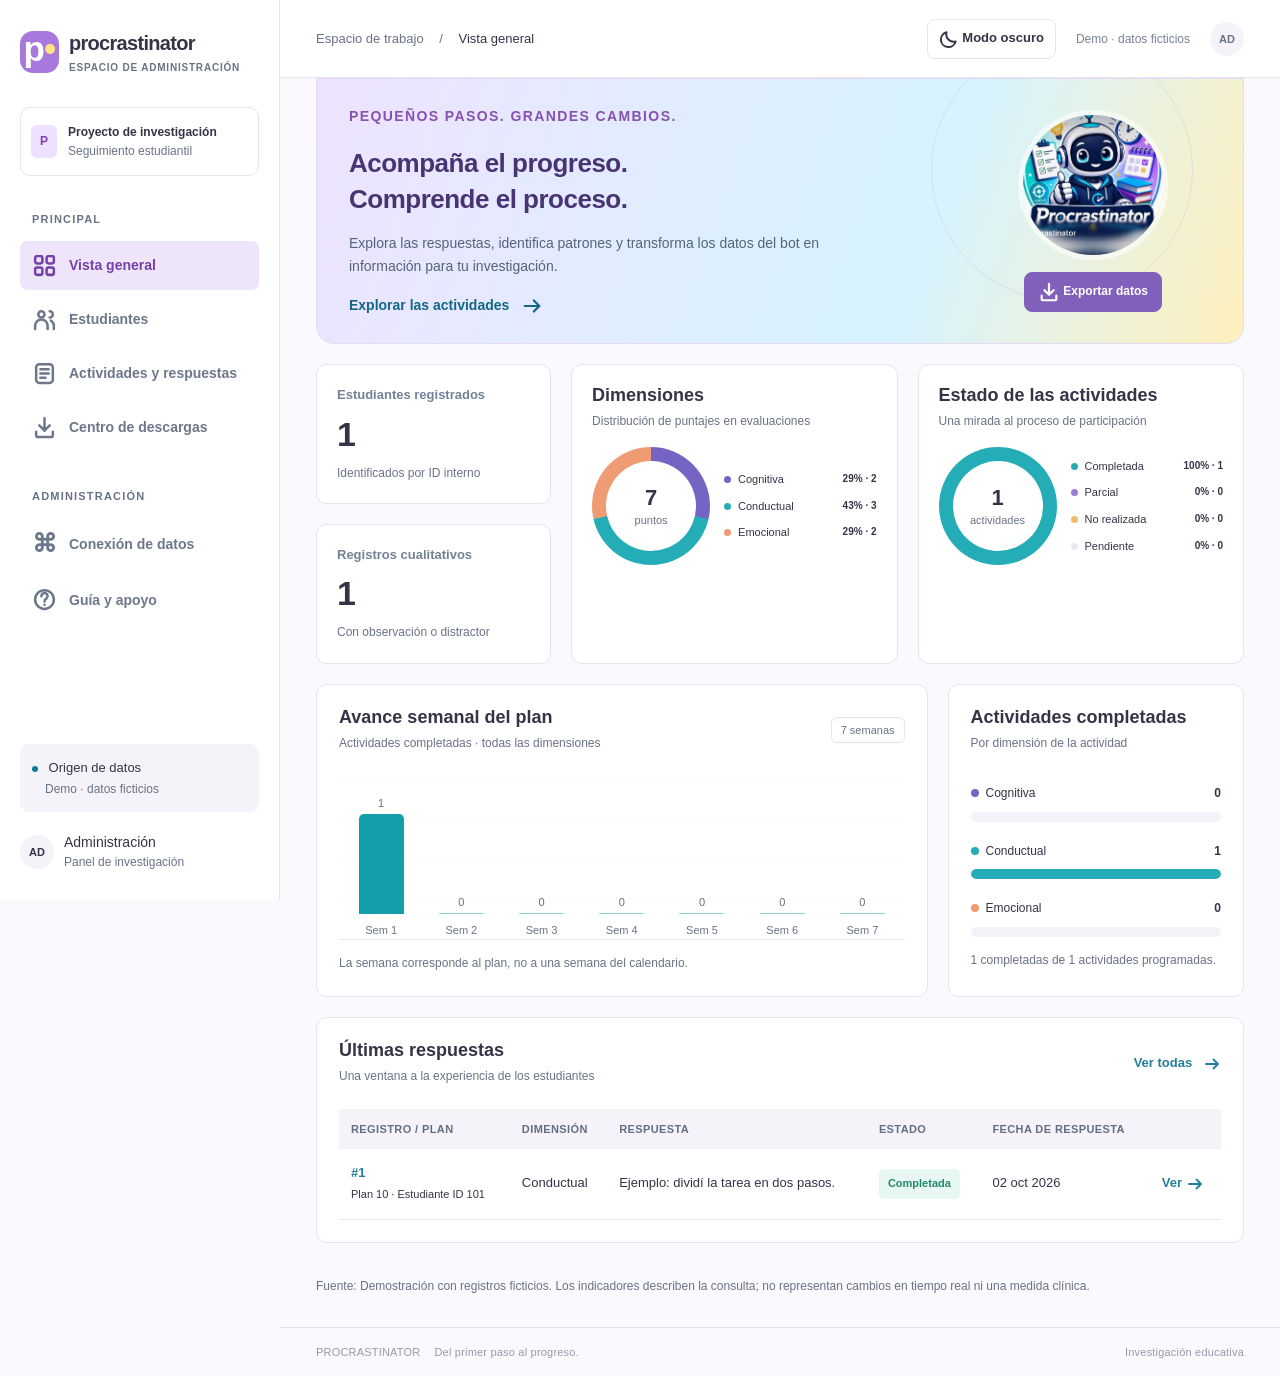
==== commit 8cefd9a5: "Actualiza recursos de la vista general" ====
--- a/dashboard/index.html
+++ b/dashboard/index.html
@@ -1,5 +1,5 @@
 <!DOCTYPE html>
-<html lang="es"><head><meta charset="UTF-8"><meta name="viewport" content="width=device-width,initial-scale=1"><meta name="color-scheme" content="light dark"><title>Procrastinator · Panel de seguimiento</title><script src="theme.js"></script><link rel="stylesheet" href="styles.css?v=20261105-mobile"><script defer src="demo.js"></script><script defer src="export.js"></script><script defer src="app.js?v=20261110-activities"></script></head>
+<html lang="es"><head><meta charset="UTF-8"><meta name="viewport" content="width=device-width,initial-scale=1"><meta name="color-scheme" content="light dark"><title>Procrastinator · Panel de seguimiento</title><script src="theme.js"></script><link rel="stylesheet" href="styles.css?v=20261123-overview"><script defer src="demo.js"></script><script defer src="export.js"></script><script defer src="app.js?v=20261123-overview"></script></head>
 <body><aside class="sidebar" id="navigation"><a href="#resumen" class="brand"><span class="brand-icon">p<span>•</span></span><div>procrastinator<small>ESPACIO DE ADMINISTRACIÓN</small></div></a><button class="menu-toggle" type="button" aria-expanded="false" aria-controls="primary-navigation">Menú <span aria-hidden="true">☰</span></button><div id="primary-navigation" class="navigation-content"><div class="workspace"><span class="workspace-icon">P</span><div>Proyecto de investigación<small>Seguimiento estudiantil</small></div></div><p class="nav-label">PRINCIPAL</p><nav aria-label="Navegación principal"><a href="#resumen" data-page="resumen"><span><svg class="ui-icon" viewBox="0 0 24 24" fill="none" stroke="currentColor" stroke-width="2.4" stroke-linecap="round" stroke-linejoin="round" aria-hidden="true" focusable="false"><rect x="3" y="3" width="7" height="7" rx="2"/><rect x="14" y="3" width="7" height="7" rx="2"/><rect x="3" y="14" width="7" height="7" rx="2"/><rect x="14" y="14" width="7" height="7" rx="2"/></svg></span> Vista general</a><a href="#estudiantes" data-page="estudiantes"><span><svg class="ui-icon" viewBox="0 0 24 24" fill="none" stroke="currentColor" stroke-width="2.4" stroke-linecap="round" stroke-linejoin="round" aria-hidden="true" focusable="false"><circle cx="9" cy="7" r="3"/><path d="M3 21v-3a6 6 0 0 1 12 0v3M17 4a3 3 0 0 1 0 6M21 21v-3a6 6 0 0 0-3-5"/></svg></span> Estudiantes</a><a href="#actividades" data-page="actividades"><span><svg class="ui-icon" viewBox="0 0 24 24" fill="none" stroke="currentColor" stroke-width="2.4" stroke-linecap="round" stroke-linejoin="round" aria-hidden="true" focusable="false"><rect x="4" y="3" width="16" height="18" rx="3"/><path d="M8 8h8M8 12h8M8 16h5"/></svg></span> Actividades y respuestas</a><a href="#exportaciones" data-page="exportaciones"><span><svg class="ui-icon" viewBox="0 0 24 24" fill="none" stroke="currentColor" stroke-width="2.4" stroke-linecap="round" stroke-linejoin="round" aria-hidden="true" focusable="false"><path d="M12 3v12m-5-5 5 5 5-5M4 16v4a1 1 0 0 0 1 1h14a1 1 0 0 0 1-1v-4"/></svg></span> Centro de descargas</a></nav><p class="nav-label">ADMINISTRACIÓN</p><nav aria-label="Administración"><a href="#conexion" data-page="conexion"><span>⌘</span> Conexión de datos</a><a href="#ayuda" data-page="ayuda"><span><svg class="ui-icon" viewBox="0 0 24 24" fill="none" stroke="currentColor" stroke-width="2.4" stroke-linecap="round" stroke-linejoin="round" aria-hidden="true" focusable="false"><circle cx="12" cy="12" r="9"/><path d="M9 9a3 3 0 1 1 5 2c-2 1-2 2-2 3M12 17h.01"/></svg></span> Guía y apoyo</a></nav><div class="sidebar-bottom"><span class="status-dot"></span> Origen de datos<small><span id="source-label">Cargando…</span></small></div><div class="profile"><span>AD</span><div>Administración<small>Panel de investigación</small></div></div></div></aside>
 <div class="shell"><header><div>Espacio de trabajo <span>/</span> <strong id="breadcrumb">Vista general</strong></div><div class="header-right"><button id="theme-toggle" class="theme-toggle" type="button" aria-pressed="false"><svg class="ui-icon" viewBox="0 0 24 24" fill="none" stroke="currentColor" stroke-width="2.4" stroke-linecap="round" stroke-linejoin="round" aria-hidden="true" focusable="false"><path d="M20 15A9 9 0 0 1 9 4a9 9 0 1 0 11 11Z"/></svg> Modo oscuro</button><span class="local-badge">Cargando…</span><button id="sign-out" type="button" hidden>Cerrar sesión</button><span class="avatar">AD</span></div></header><main id="main" tabindex="-1"></main><footer>PROCRASTINATOR <span>Del primer paso al progreso.</span><span>Investigación educativa</span></footer></div><dialog id="detail"><button class="close" aria-label="Cerrar detalle"><svg class="ui-icon" viewBox="0 0 24 24" fill="none" stroke="currentColor" stroke-width="2.4" stroke-linecap="round" stroke-linejoin="round" aria-hidden="true" focusable="false"><path d="m6 6 12 12M6 18 18 6"/></svg></button><div id="detail-content"></div></dialog><div id="toast" role="status"></div></body></html>
 
--- a/dashboard/styles.css
+++ b/dashboard/styles.css
@@ -125,3 +125,8 @@
  #toast{bottom:max(16px,env(safe-area-inset-bottom))}
 }
 @media(prefers-reduced-motion:reduce){*{scroll-behavior:auto!important;transition:none!important}}
+
+/* Vista general: composición compacta de seguimiento. */
+.overview{display:grid;gap:20px}main:has(.overview){padding-top:0}.overview-hero{margin:0;min-height:230px;border-radius:0 0 18px 18px}.hero-actions{z-index:1;display:grid;justify-items:center;gap:12px;margin:0 18px}.hero-actions .primary{font-size:12px;min-height:38px;padding:8px 13px}.overview-top{display:grid;grid-template-columns:minmax(180px,.72fr) minmax(300px,1fr) minmax(300px,1fr);gap:20px}.overview-indicators{display:grid;gap:20px}.overview-indicators .stat{padding:20px}.overview-indicators .stat small{max-width:none}.overview-top .card{padding:20px}.overview-top .card-head{margin-bottom:10px}.overview-top .distribution{gap:14px;padding:5px 0}.overview-top .donut{width:118px;height:118px}.overview-top .donut>div{width:90px;height:90px}.overview-top .donut strong{font-size:22px}.overview-top .legend p{margin:8px 0;font-size:11px}.overview-top .legend b{font-size:10px;white-space:nowrap}.activity-state .legend{min-width:0}.overview-middle{display:grid;grid-template-columns:minmax(0,1.65fr) minmax(280px,.8fr);gap:20px}.overview-middle .card{min-height:270px}.completion-bars{display:grid;gap:19px;margin-top:30px}.completion-bars p{display:flex;justify-content:space-between;margin:0 0 8px;font-size:12px}.completion-bars i{display:inline-block;width:8px;height:8px;border-radius:50%;margin-right:7px}.completion-bars>div>span{display:block;height:10px;border-radius:99px;background:var(--soft);overflow:hidden}.completion-bars em{display:block;height:100%;border-radius:inherit}.responses-card{margin:0}.overview .chart-note{margin-top:14px}
+@media(max-width:1150px){.overview-top{grid-template-columns:repeat(2,minmax(0,1fr))}.overview-indicators{grid-column:1/-1;grid-template-columns:repeat(2,minmax(0,1fr))}.overview-middle{grid-template-columns:minmax(0,1fr)}.overview-middle .card{min-height:0}}
+@media(max-width:750px){.overview{gap:16px}.overview-hero{min-height:0}.hero-actions{margin:10px 0 0;justify-items:start}.hero-actions img{display:block;width:105px;height:105px;margin:0}.overview-top,.overview-middle{grid-template-columns:minmax(0,1fr);gap:16px}.overview-indicators{grid-column:auto;grid-template-columns:repeat(2,minmax(0,1fr));gap:10px}.overview-indicators .stat{padding:15px}.overview-indicators .stat small{padding-top:0}.overview-top .distribution{justify-content:flex-start}.overview-top .legend{max-width:none}.completion-bars{margin-top:18px}.overview .card{padding:18px}}
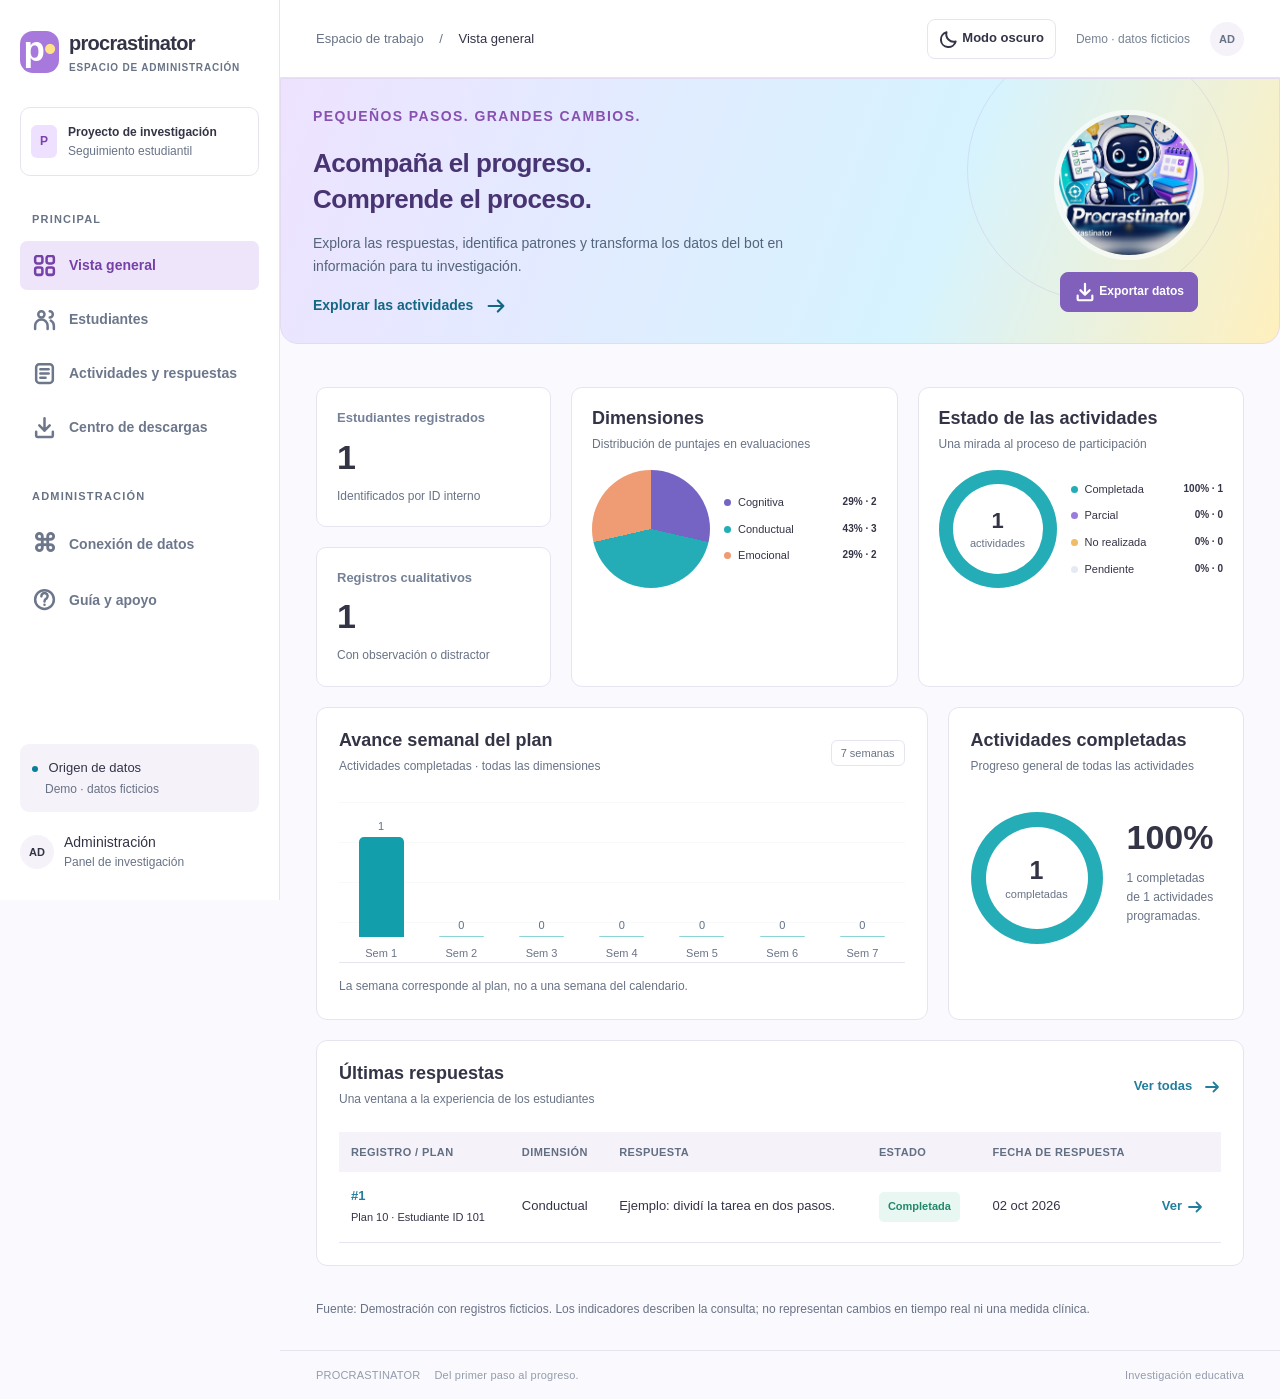
==== commit e6bb61a6: "Ajusta gráficas y ancho del banner" ====
--- a/dashboard/index.html
+++ b/dashboard/index.html
@@ -1,5 +1,5 @@
 <!DOCTYPE html>
-<html lang="es"><head><meta charset="UTF-8"><meta name="viewport" content="width=device-width,initial-scale=1"><meta name="color-scheme" content="light dark"><title>Procrastinator · Panel de seguimiento</title><script src="theme.js"></script><link rel="stylesheet" href="styles.css?v=20261123-overview"><script defer src="demo.js"></script><script defer src="export.js"></script><script defer src="app.js?v=20261123-overview"></script></head>
+<html lang="es"><head><meta charset="UTF-8"><meta name="viewport" content="width=device-width,initial-scale=1"><meta name="color-scheme" content="light dark"><title>Procrastinator · Panel de seguimiento</title><script src="theme.js"></script><link rel="stylesheet" href="styles.css?v=20261123-layout2"><script defer src="demo.js"></script><script defer src="export.js"></script><script defer src="app.js?v=20261123-layout2"></script></head>
 <body><aside class="sidebar" id="navigation"><a href="#resumen" class="brand"><span class="brand-icon">p<span>•</span></span><div>procrastinator<small>ESPACIO DE ADMINISTRACIÓN</small></div></a><button class="menu-toggle" type="button" aria-expanded="false" aria-controls="primary-navigation">Menú <span aria-hidden="true">☰</span></button><div id="primary-navigation" class="navigation-content"><div class="workspace"><span class="workspace-icon">P</span><div>Proyecto de investigación<small>Seguimiento estudiantil</small></div></div><p class="nav-label">PRINCIPAL</p><nav aria-label="Navegación principal"><a href="#resumen" data-page="resumen"><span><svg class="ui-icon" viewBox="0 0 24 24" fill="none" stroke="currentColor" stroke-width="2.4" stroke-linecap="round" stroke-linejoin="round" aria-hidden="true" focusable="false"><rect x="3" y="3" width="7" height="7" rx="2"/><rect x="14" y="3" width="7" height="7" rx="2"/><rect x="3" y="14" width="7" height="7" rx="2"/><rect x="14" y="14" width="7" height="7" rx="2"/></svg></span> Vista general</a><a href="#estudiantes" data-page="estudiantes"><span><svg class="ui-icon" viewBox="0 0 24 24" fill="none" stroke="currentColor" stroke-width="2.4" stroke-linecap="round" stroke-linejoin="round" aria-hidden="true" focusable="false"><circle cx="9" cy="7" r="3"/><path d="M3 21v-3a6 6 0 0 1 12 0v3M17 4a3 3 0 0 1 0 6M21 21v-3a6 6 0 0 0-3-5"/></svg></span> Estudiantes</a><a href="#actividades" data-page="actividades"><span><svg class="ui-icon" viewBox="0 0 24 24" fill="none" stroke="currentColor" stroke-width="2.4" stroke-linecap="round" stroke-linejoin="round" aria-hidden="true" focusable="false"><rect x="4" y="3" width="16" height="18" rx="3"/><path d="M8 8h8M8 12h8M8 16h5"/></svg></span> Actividades y respuestas</a><a href="#exportaciones" data-page="exportaciones"><span><svg class="ui-icon" viewBox="0 0 24 24" fill="none" stroke="currentColor" stroke-width="2.4" stroke-linecap="round" stroke-linejoin="round" aria-hidden="true" focusable="false"><path d="M12 3v12m-5-5 5 5 5-5M4 16v4a1 1 0 0 0 1 1h14a1 1 0 0 0 1-1v-4"/></svg></span> Centro de descargas</a></nav><p class="nav-label">ADMINISTRACIÓN</p><nav aria-label="Administración"><a href="#conexion" data-page="conexion"><span>⌘</span> Conexión de datos</a><a href="#ayuda" data-page="ayuda"><span><svg class="ui-icon" viewBox="0 0 24 24" fill="none" stroke="currentColor" stroke-width="2.4" stroke-linecap="round" stroke-linejoin="round" aria-hidden="true" focusable="false"><circle cx="12" cy="12" r="9"/><path d="M9 9a3 3 0 1 1 5 2c-2 1-2 2-2 3M12 17h.01"/></svg></span> Guía y apoyo</a></nav><div class="sidebar-bottom"><span class="status-dot"></span> Origen de datos<small><span id="source-label">Cargando…</span></small></div><div class="profile"><span>AD</span><div>Administración<small>Panel de investigación</small></div></div></div></aside>
 <div class="shell"><header><div>Espacio de trabajo <span>/</span> <strong id="breadcrumb">Vista general</strong></div><div class="header-right"><button id="theme-toggle" class="theme-toggle" type="button" aria-pressed="false"><svg class="ui-icon" viewBox="0 0 24 24" fill="none" stroke="currentColor" stroke-width="2.4" stroke-linecap="round" stroke-linejoin="round" aria-hidden="true" focusable="false"><path d="M20 15A9 9 0 0 1 9 4a9 9 0 1 0 11 11Z"/></svg> Modo oscuro</button><span class="local-badge">Cargando…</span><button id="sign-out" type="button" hidden>Cerrar sesión</button><span class="avatar">AD</span></div></header><main id="main" tabindex="-1"></main><footer>PROCRASTINATOR <span>Del primer paso al progreso.</span><span>Investigación educativa</span></footer></div><dialog id="detail"><button class="close" aria-label="Cerrar detalle"><svg class="ui-icon" viewBox="0 0 24 24" fill="none" stroke="currentColor" stroke-width="2.4" stroke-linecap="round" stroke-linejoin="round" aria-hidden="true" focusable="false"><path d="m6 6 12 12M6 18 18 6"/></svg></button><div id="detail-content"></div></dialog><div id="toast" role="status"></div></body></html>
 
--- a/dashboard/styles.css
+++ b/dashboard/styles.css
@@ -127,6 +127,6 @@
 @media(prefers-reduced-motion:reduce){*{scroll-behavior:auto!important;transition:none!important}}
 
 /* Vista general: composición compacta de seguimiento. */
-.overview{display:grid;gap:20px}main:has(.overview){padding-top:0}.overview-hero{margin:0;min-height:230px;border-radius:0 0 18px 18px}.hero-actions{z-index:1;display:grid;justify-items:center;gap:12px;margin:0 18px}.hero-actions .primary{font-size:12px;min-height:38px;padding:8px 13px}.overview-top{display:grid;grid-template-columns:minmax(180px,.72fr) minmax(300px,1fr) minmax(300px,1fr);gap:20px}.overview-indicators{display:grid;gap:20px}.overview-indicators .stat{padding:20px}.overview-indicators .stat small{max-width:none}.overview-top .card{padding:20px}.overview-top .card-head{margin-bottom:10px}.overview-top .distribution{gap:14px;padding:5px 0}.overview-top .donut{width:118px;height:118px}.overview-top .donut>div{width:90px;height:90px}.overview-top .donut strong{font-size:22px}.overview-top .legend p{margin:8px 0;font-size:11px}.overview-top .legend b{font-size:10px;white-space:nowrap}.activity-state .legend{min-width:0}.overview-middle{display:grid;grid-template-columns:minmax(0,1.65fr) minmax(280px,.8fr);gap:20px}.overview-middle .card{min-height:270px}.completion-bars{display:grid;gap:19px;margin-top:30px}.completion-bars p{display:flex;justify-content:space-between;margin:0 0 8px;font-size:12px}.completion-bars i{display:inline-block;width:8px;height:8px;border-radius:50%;margin-right:7px}.completion-bars>div>span{display:block;height:10px;border-radius:99px;background:var(--soft);overflow:hidden}.completion-bars em{display:block;height:100%;border-radius:inherit}.responses-card{margin:0}.overview .chart-note{margin-top:14px}
-@media(max-width:1150px){.overview-top{grid-template-columns:repeat(2,minmax(0,1fr))}.overview-indicators{grid-column:1/-1;grid-template-columns:repeat(2,minmax(0,1fr))}.overview-middle{grid-template-columns:minmax(0,1fr)}.overview-middle .card{min-height:0}}
-@media(max-width:750px){.overview{gap:16px}.overview-hero{min-height:0}.hero-actions{margin:10px 0 0;justify-items:start}.hero-actions img{display:block;width:105px;height:105px;margin:0}.overview-top,.overview-middle{grid-template-columns:minmax(0,1fr);gap:16px}.overview-indicators{grid-column:auto;grid-template-columns:repeat(2,minmax(0,1fr));gap:10px}.overview-indicators .stat{padding:15px}.overview-indicators .stat small{padding-top:0}.overview-top .distribution{justify-content:flex-start}.overview-top .legend{max-width:none}.completion-bars{margin-top:18px}.overview .card{padding:18px}}
+.overview{display:grid;gap:20px}main:has(.overview){padding-top:0}.overview-hero{margin-inline:-36px;min-height:230px;border-radius:0 0 18px 18px}.hero-actions{z-index:1;display:grid;justify-items:center;gap:12px;margin:0 18px}.hero-actions .primary{font-size:12px;min-height:38px;padding:8px 13px}.overview-top{display:grid;grid-template-columns:minmax(180px,.72fr) minmax(300px,1fr) minmax(300px,1fr);gap:20px}.overview-indicators{display:grid;gap:20px}.overview-indicators .stat{padding:20px}.overview-indicators .stat small{max-width:none}.overview-top .card{padding:20px}.overview-top .card-head{margin-bottom:10px}.overview-top .distribution{gap:14px;padding:5px 0}.overview-top .donut{width:118px;height:118px}.overview-top .donut>div{width:90px;height:90px}.dimensions-card .donut>div{display:none}.overview-top .donut strong{font-size:22px}.overview-top .legend p{margin:8px 0;font-size:11px}.overview-top .legend b{font-size:10px;white-space:nowrap}.activity-state .legend{min-width:0}.overview-middle{display:grid;grid-template-columns:minmax(0,1.65fr) minmax(280px,.8fr);gap:20px}.overview-middle .card{min-height:270px}.completion-summary{display:flex;align-items:center;gap:24px;justify-content:center;min-height:160px}.completion-summary .donut{width:132px;height:132px}.completion-summary .donut>div{width:102px;height:102px}.completion-summary>div:last-child{max-width:150px}.completion-summary>div:last-child>strong{font-size:34px}.completion-summary p{color:var(--muted);font-size:12px;line-height:1.6}.responses-card{margin:0}.overview .chart-note{margin-top:14px}
+@media(max-width:1150px){.overview-hero{margin-inline:-25px}.overview-top{grid-template-columns:repeat(2,minmax(0,1fr))}.overview-indicators{grid-column:1/-1;grid-template-columns:repeat(2,minmax(0,1fr))}.overview-middle{grid-template-columns:minmax(0,1fr)}.overview-middle .card{min-height:0}}
+@media(max-width:750px){.overview{gap:16px}.overview-hero{margin-inline:-16px;min-height:0}.hero-actions{margin:10px 0 0;justify-items:start}.hero-actions img{display:block;width:105px;height:105px;margin:0}.overview-top,.overview-middle{grid-template-columns:minmax(0,1fr);gap:16px}.overview-indicators{grid-column:auto;grid-template-columns:repeat(2,minmax(0,1fr));gap:10px}.overview-indicators .stat{padding:15px}.overview-indicators .stat small{padding-top:0}.overview-top .distribution{justify-content:flex-start}.overview-top .legend{max-width:none}.completion-summary{justify-content:flex-start;min-height:130px}.completion-summary .donut{width:110px;height:110px}.completion-summary .donut>div{width:84px;height:84px}.overview .card{padding:18px}}
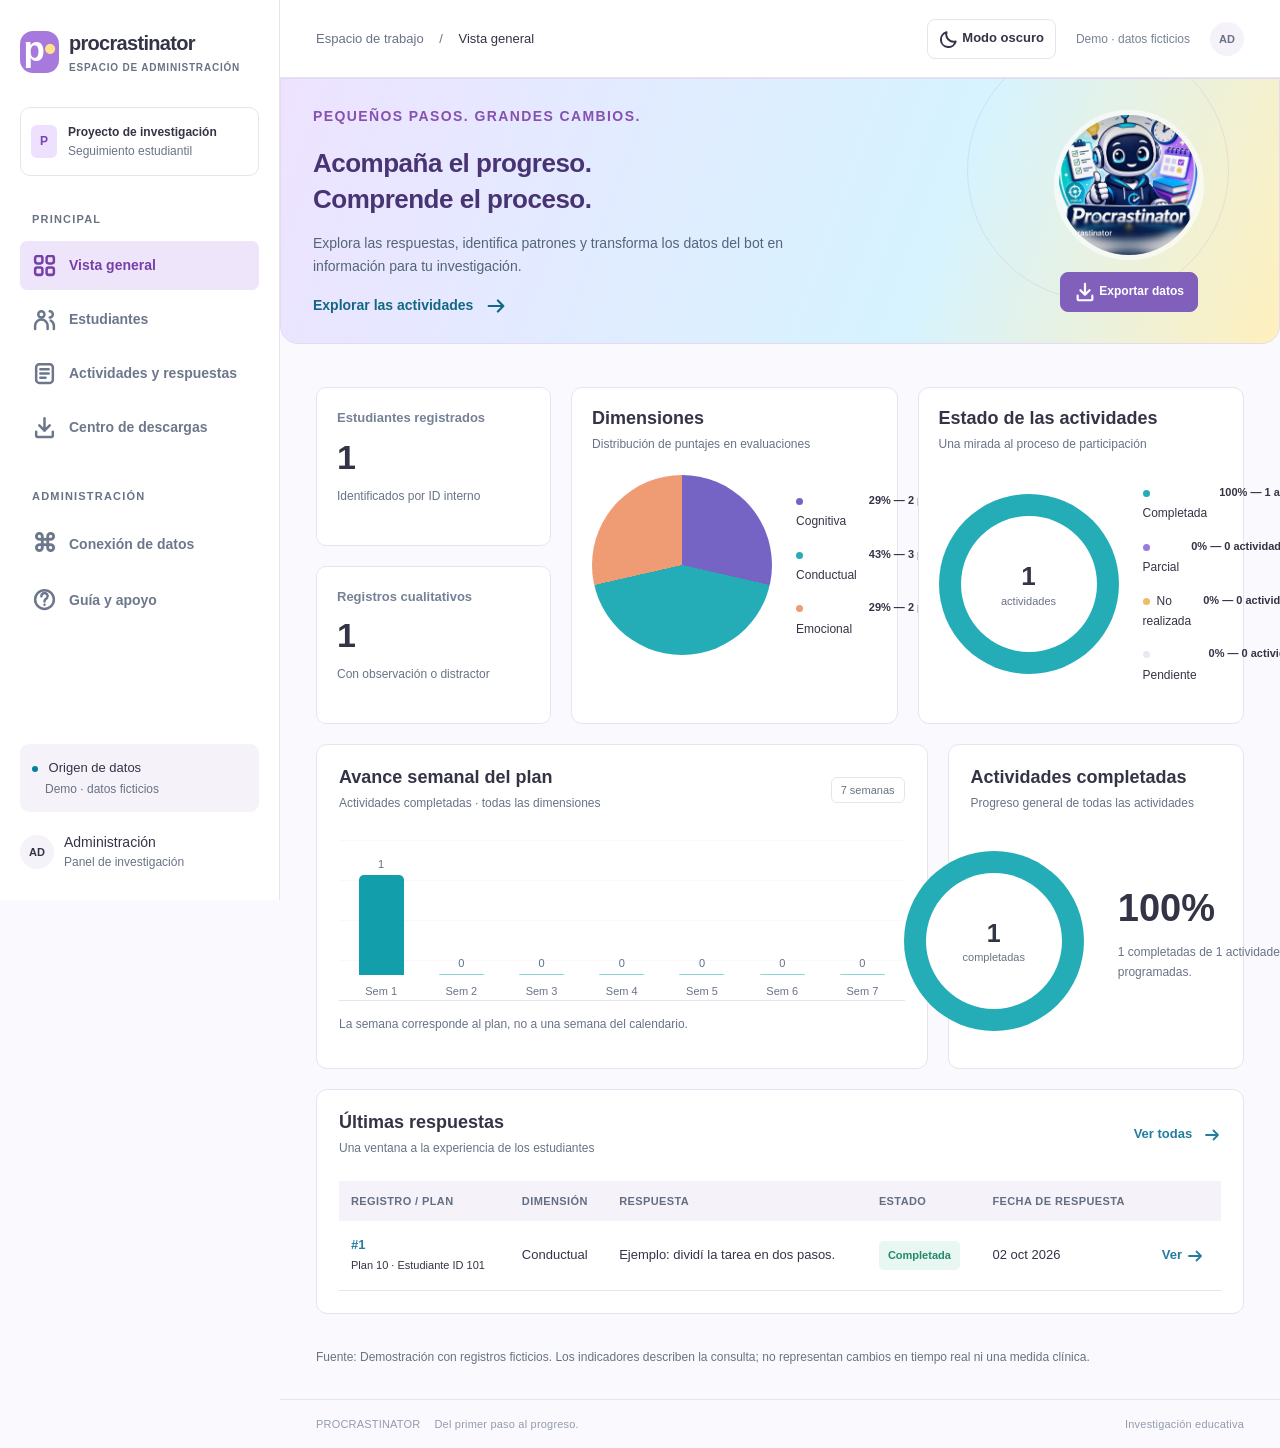
==== commit c7fa6fae: "Amplía gráficas de resumen" ====
--- a/dashboard/index.html
+++ b/dashboard/index.html
@@ -1,5 +1,5 @@
 <!DOCTYPE html>
-<html lang="es"><head><meta charset="UTF-8"><meta name="viewport" content="width=device-width,initial-scale=1"><meta name="color-scheme" content="light dark"><title>Procrastinator · Panel de seguimiento</title><script src="theme.js"></script><link rel="stylesheet" href="styles.css?v=20261123-layout2"><script defer src="demo.js"></script><script defer src="export.js"></script><script defer src="app.js?v=20261123-layout2"></script></head>
+<html lang="es"><head><meta charset="UTF-8"><meta name="viewport" content="width=device-width,initial-scale=1"><meta name="color-scheme" content="light dark"><title>Procrastinator · Panel de seguimiento</title><script src="theme.js"></script><link rel="stylesheet" href="styles.css?v=20261123-charts"><script defer src="demo.js"></script><script defer src="export.js"></script><script defer src="app.js?v=20261123-charts"></script></head>
 <body><aside class="sidebar" id="navigation"><a href="#resumen" class="brand"><span class="brand-icon">p<span>•</span></span><div>procrastinator<small>ESPACIO DE ADMINISTRACIÓN</small></div></a><button class="menu-toggle" type="button" aria-expanded="false" aria-controls="primary-navigation">Menú <span aria-hidden="true">☰</span></button><div id="primary-navigation" class="navigation-content"><div class="workspace"><span class="workspace-icon">P</span><div>Proyecto de investigación<small>Seguimiento estudiantil</small></div></div><p class="nav-label">PRINCIPAL</p><nav aria-label="Navegación principal"><a href="#resumen" data-page="resumen"><span><svg class="ui-icon" viewBox="0 0 24 24" fill="none" stroke="currentColor" stroke-width="2.4" stroke-linecap="round" stroke-linejoin="round" aria-hidden="true" focusable="false"><rect x="3" y="3" width="7" height="7" rx="2"/><rect x="14" y="3" width="7" height="7" rx="2"/><rect x="3" y="14" width="7" height="7" rx="2"/><rect x="14" y="14" width="7" height="7" rx="2"/></svg></span> Vista general</a><a href="#estudiantes" data-page="estudiantes"><span><svg class="ui-icon" viewBox="0 0 24 24" fill="none" stroke="currentColor" stroke-width="2.4" stroke-linecap="round" stroke-linejoin="round" aria-hidden="true" focusable="false"><circle cx="9" cy="7" r="3"/><path d="M3 21v-3a6 6 0 0 1 12 0v3M17 4a3 3 0 0 1 0 6M21 21v-3a6 6 0 0 0-3-5"/></svg></span> Estudiantes</a><a href="#actividades" data-page="actividades"><span><svg class="ui-icon" viewBox="0 0 24 24" fill="none" stroke="currentColor" stroke-width="2.4" stroke-linecap="round" stroke-linejoin="round" aria-hidden="true" focusable="false"><rect x="4" y="3" width="16" height="18" rx="3"/><path d="M8 8h8M8 12h8M8 16h5"/></svg></span> Actividades y respuestas</a><a href="#exportaciones" data-page="exportaciones"><span><svg class="ui-icon" viewBox="0 0 24 24" fill="none" stroke="currentColor" stroke-width="2.4" stroke-linecap="round" stroke-linejoin="round" aria-hidden="true" focusable="false"><path d="M12 3v12m-5-5 5 5 5-5M4 16v4a1 1 0 0 0 1 1h14a1 1 0 0 0 1-1v-4"/></svg></span> Centro de descargas</a></nav><p class="nav-label">ADMINISTRACIÓN</p><nav aria-label="Administración"><a href="#conexion" data-page="conexion"><span>⌘</span> Conexión de datos</a><a href="#ayuda" data-page="ayuda"><span><svg class="ui-icon" viewBox="0 0 24 24" fill="none" stroke="currentColor" stroke-width="2.4" stroke-linecap="round" stroke-linejoin="round" aria-hidden="true" focusable="false"><circle cx="12" cy="12" r="9"/><path d="M9 9a3 3 0 1 1 5 2c-2 1-2 2-2 3M12 17h.01"/></svg></span> Guía y apoyo</a></nav><div class="sidebar-bottom"><span class="status-dot"></span> Origen de datos<small><span id="source-label">Cargando…</span></small></div><div class="profile"><span>AD</span><div>Administración<small>Panel de investigación</small></div></div></div></aside>
 <div class="shell"><header><div>Espacio de trabajo <span>/</span> <strong id="breadcrumb">Vista general</strong></div><div class="header-right"><button id="theme-toggle" class="theme-toggle" type="button" aria-pressed="false"><svg class="ui-icon" viewBox="0 0 24 24" fill="none" stroke="currentColor" stroke-width="2.4" stroke-linecap="round" stroke-linejoin="round" aria-hidden="true" focusable="false"><path d="M20 15A9 9 0 0 1 9 4a9 9 0 1 0 11 11Z"/></svg> Modo oscuro</button><span class="local-badge">Cargando…</span><button id="sign-out" type="button" hidden>Cerrar sesión</button><span class="avatar">AD</span></div></header><main id="main" tabindex="-1"></main><footer>PROCRASTINATOR <span>Del primer paso al progreso.</span><span>Investigación educativa</span></footer></div><dialog id="detail"><button class="close" aria-label="Cerrar detalle"><svg class="ui-icon" viewBox="0 0 24 24" fill="none" stroke="currentColor" stroke-width="2.4" stroke-linecap="round" stroke-linejoin="round" aria-hidden="true" focusable="false"><path d="m6 6 12 12M6 18 18 6"/></svg></button><div id="detail-content"></div></dialog><div id="toast" role="status"></div></body></html>
 
--- a/dashboard/styles.css
+++ b/dashboard/styles.css
@@ -127,6 +127,6 @@
 @media(prefers-reduced-motion:reduce){*{scroll-behavior:auto!important;transition:none!important}}
 
 /* Vista general: composición compacta de seguimiento. */
-.overview{display:grid;gap:20px}main:has(.overview){padding-top:0}.overview-hero{margin-inline:-36px;min-height:230px;border-radius:0 0 18px 18px}.hero-actions{z-index:1;display:grid;justify-items:center;gap:12px;margin:0 18px}.hero-actions .primary{font-size:12px;min-height:38px;padding:8px 13px}.overview-top{display:grid;grid-template-columns:minmax(180px,.72fr) minmax(300px,1fr) minmax(300px,1fr);gap:20px}.overview-indicators{display:grid;gap:20px}.overview-indicators .stat{padding:20px}.overview-indicators .stat small{max-width:none}.overview-top .card{padding:20px}.overview-top .card-head{margin-bottom:10px}.overview-top .distribution{gap:14px;padding:5px 0}.overview-top .donut{width:118px;height:118px}.overview-top .donut>div{width:90px;height:90px}.dimensions-card .donut>div{display:none}.overview-top .donut strong{font-size:22px}.overview-top .legend p{margin:8px 0;font-size:11px}.overview-top .legend b{font-size:10px;white-space:nowrap}.activity-state .legend{min-width:0}.overview-middle{display:grid;grid-template-columns:minmax(0,1.65fr) minmax(280px,.8fr);gap:20px}.overview-middle .card{min-height:270px}.completion-summary{display:flex;align-items:center;gap:24px;justify-content:center;min-height:160px}.completion-summary .donut{width:132px;height:132px}.completion-summary .donut>div{width:102px;height:102px}.completion-summary>div:last-child{max-width:150px}.completion-summary>div:last-child>strong{font-size:34px}.completion-summary p{color:var(--muted);font-size:12px;line-height:1.6}.responses-card{margin:0}.overview .chart-note{margin-top:14px}
+.overview{display:grid;gap:20px}main:has(.overview){padding-top:0}.overview-hero{margin-inline:-36px;min-height:230px;border-radius:0 0 18px 18px}.hero-actions{z-index:1;display:grid;justify-items:center;gap:12px;margin:0 18px}.hero-actions .primary{font-size:12px;min-height:38px;padding:8px 13px}.overview-top{display:grid;grid-template-columns:minmax(180px,.72fr) minmax(300px,1fr) minmax(300px,1fr);gap:20px}.overview-indicators{display:grid;gap:20px}.overview-indicators .stat{padding:20px}.overview-indicators .stat small{max-width:none}.overview-top .card{padding:20px;min-height:270px}.overview-top .card-head{margin-bottom:10px}.overview-top .distribution{justify-content:space-between;gap:24px;padding:5px 0;min-height:200px}.overview-top .donut{width:180px;height:180px}.overview-top .donut>div{width:136px;height:136px}.dimensions-card .donut>div{display:none}.overview-top .donut strong{font-size:26px}.overview-top .legend{flex:0 0 48%;margin-left:auto}.overview-top .legend p{margin:13px 0;font-size:12px}.overview-top .legend b{font-size:11px;white-space:nowrap}.activity-state .legend{min-width:0}.overview-middle{display:grid;grid-template-columns:minmax(0,1.65fr) minmax(280px,.8fr);gap:20px}.overview-middle .card{min-height:270px}.completion-summary{display:flex;align-items:center;gap:34px;justify-content:center;min-height:210px}.completion-summary .donut{width:180px;height:180px}.completion-summary .donut>div{width:136px;height:136px}.completion-summary>div:last-child{max-width:190px;min-width:170px}.completion-summary>div:last-child>strong{font-size:38px}.completion-summary p{color:var(--muted);font-size:12px;line-height:1.7}.responses-card{margin:0}.overview .chart-note{margin-top:14px}
 @media(max-width:1150px){.overview-hero{margin-inline:-25px}.overview-top{grid-template-columns:repeat(2,minmax(0,1fr))}.overview-indicators{grid-column:1/-1;grid-template-columns:repeat(2,minmax(0,1fr))}.overview-middle{grid-template-columns:minmax(0,1fr)}.overview-middle .card{min-height:0}}
-@media(max-width:750px){.overview{gap:16px}.overview-hero{margin-inline:-16px;min-height:0}.hero-actions{margin:10px 0 0;justify-items:start}.hero-actions img{display:block;width:105px;height:105px;margin:0}.overview-top,.overview-middle{grid-template-columns:minmax(0,1fr);gap:16px}.overview-indicators{grid-column:auto;grid-template-columns:repeat(2,minmax(0,1fr));gap:10px}.overview-indicators .stat{padding:15px}.overview-indicators .stat small{padding-top:0}.overview-top .distribution{justify-content:flex-start}.overview-top .legend{max-width:none}.completion-summary{justify-content:flex-start;min-height:130px}.completion-summary .donut{width:110px;height:110px}.completion-summary .donut>div{width:84px;height:84px}.overview .card{padding:18px}}
+@media(max-width:750px){.overview{gap:16px}.overview-hero{margin-inline:-16px;min-height:0}.hero-actions{margin:10px 0 0;justify-items:start}.hero-actions img{display:block;width:105px;height:105px;margin:0}.overview-top,.overview-middle{grid-template-columns:minmax(0,1fr);gap:16px}.overview-indicators{grid-column:auto;grid-template-columns:repeat(2,minmax(0,1fr));gap:10px}.overview-indicators .stat{padding:15px}.overview-indicators .stat small{padding-top:0}.overview-top .distribution{justify-content:flex-start;min-height:0}.overview-top .donut{width:140px;height:140px}.overview-top .donut>div{width:104px;height:104px}.overview-top .legend{max-width:none;flex:1}.completion-summary{justify-content:flex-start;min-height:150px;gap:20px}.completion-summary .donut{width:120px;height:120px}.completion-summary .donut>div{width:92px;height:92px}.overview .card{padding:18px}}
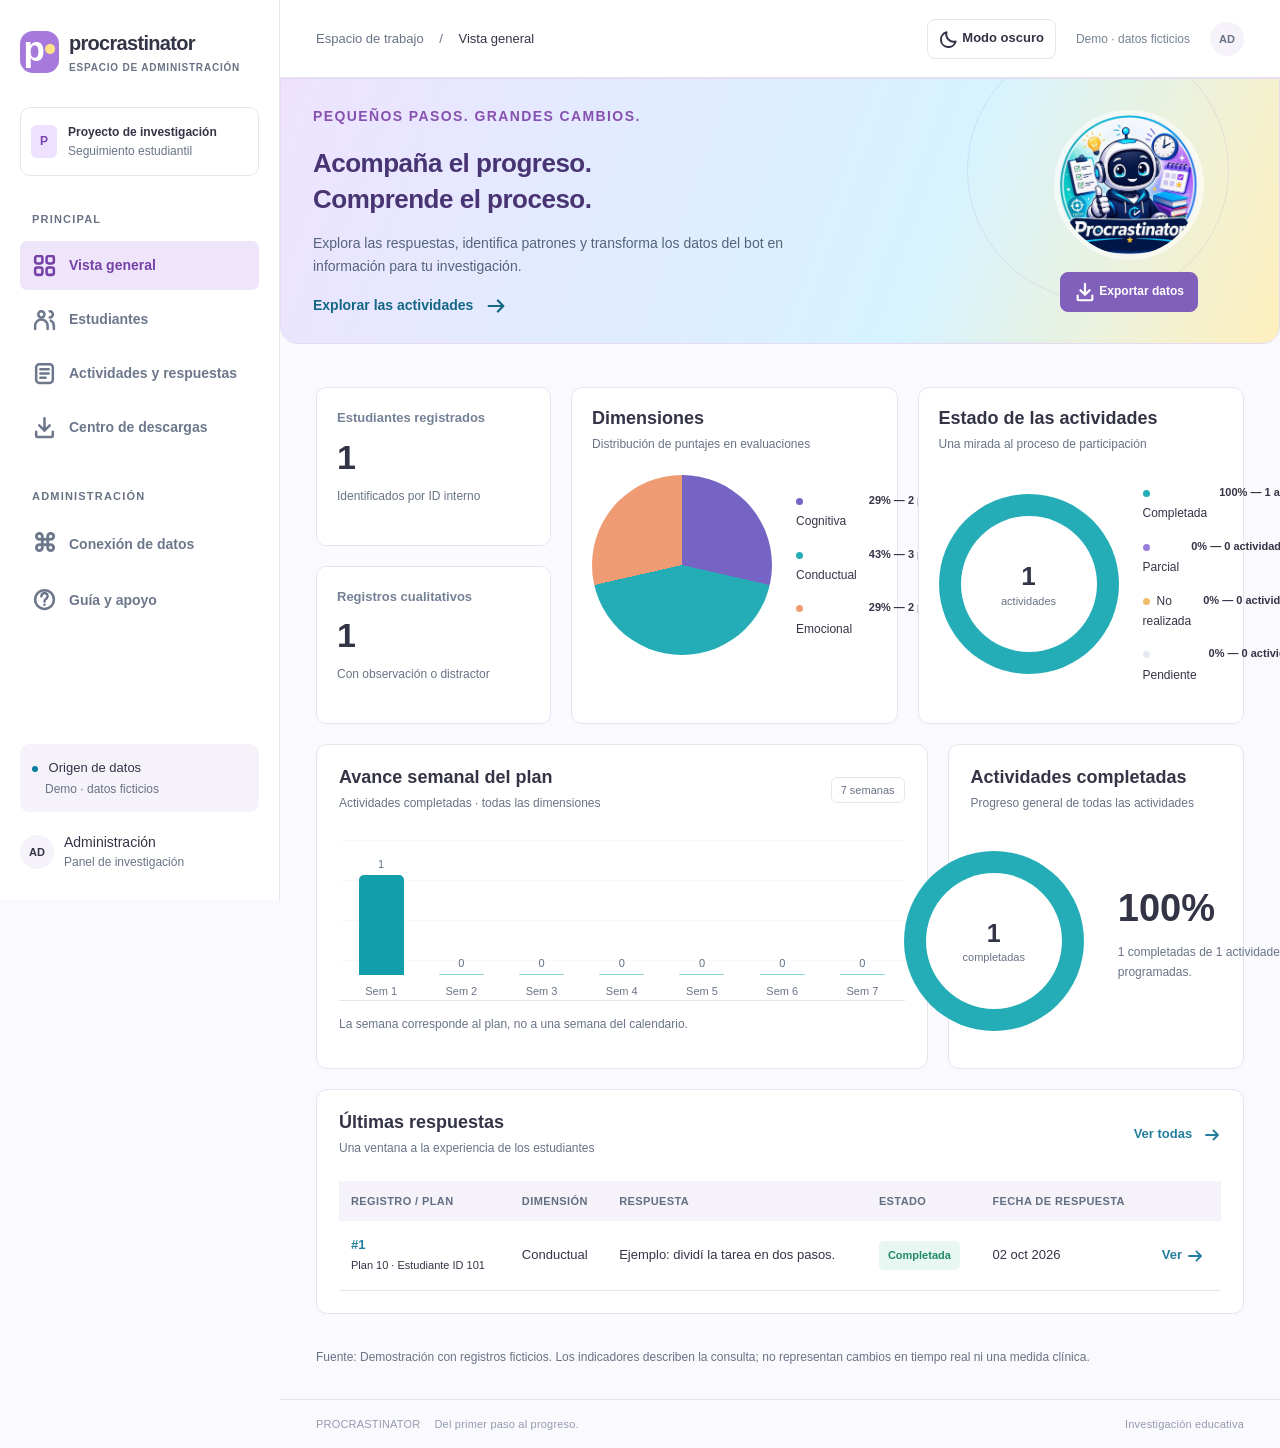
==== commit 5041ee34: "Actualiza mascota del banner" ====
--- a/dashboard/index.html
+++ b/dashboard/index.html
@@ -1,5 +1,5 @@
 <!DOCTYPE html>
-<html lang="es"><head><meta charset="UTF-8"><meta name="viewport" content="width=device-width,initial-scale=1"><meta name="color-scheme" content="light dark"><title>Procrastinator · Panel de seguimiento</title><script src="theme.js"></script><link rel="stylesheet" href="styles.css?v=20261123-charts"><script defer src="demo.js"></script><script defer src="export.js"></script><script defer src="app.js?v=20261123-charts"></script></head>
+<html lang="es"><head><meta charset="UTF-8"><meta name="viewport" content="width=device-width,initial-scale=1"><meta name="color-scheme" content="light dark"><title>Procrastinator · Panel de seguimiento</title><script src="theme.js"></script><link rel="stylesheet" href="styles.css?v=20261123-charts"><script defer src="demo.js"></script><script defer src="export.js"></script><script defer src="app.js?v=20261123-mascot"></script></head>
 <body><aside class="sidebar" id="navigation"><a href="#resumen" class="brand"><span class="brand-icon">p<span>•</span></span><div>procrastinator<small>ESPACIO DE ADMINISTRACIÓN</small></div></a><button class="menu-toggle" type="button" aria-expanded="false" aria-controls="primary-navigation">Menú <span aria-hidden="true">☰</span></button><div id="primary-navigation" class="navigation-content"><div class="workspace"><span class="workspace-icon">P</span><div>Proyecto de investigación<small>Seguimiento estudiantil</small></div></div><p class="nav-label">PRINCIPAL</p><nav aria-label="Navegación principal"><a href="#resumen" data-page="resumen"><span><svg class="ui-icon" viewBox="0 0 24 24" fill="none" stroke="currentColor" stroke-width="2.4" stroke-linecap="round" stroke-linejoin="round" aria-hidden="true" focusable="false"><rect x="3" y="3" width="7" height="7" rx="2"/><rect x="14" y="3" width="7" height="7" rx="2"/><rect x="3" y="14" width="7" height="7" rx="2"/><rect x="14" y="14" width="7" height="7" rx="2"/></svg></span> Vista general</a><a href="#estudiantes" data-page="estudiantes"><span><svg class="ui-icon" viewBox="0 0 24 24" fill="none" stroke="currentColor" stroke-width="2.4" stroke-linecap="round" stroke-linejoin="round" aria-hidden="true" focusable="false"><circle cx="9" cy="7" r="3"/><path d="M3 21v-3a6 6 0 0 1 12 0v3M17 4a3 3 0 0 1 0 6M21 21v-3a6 6 0 0 0-3-5"/></svg></span> Estudiantes</a><a href="#actividades" data-page="actividades"><span><svg class="ui-icon" viewBox="0 0 24 24" fill="none" stroke="currentColor" stroke-width="2.4" stroke-linecap="round" stroke-linejoin="round" aria-hidden="true" focusable="false"><rect x="4" y="3" width="16" height="18" rx="3"/><path d="M8 8h8M8 12h8M8 16h5"/></svg></span> Actividades y respuestas</a><a href="#exportaciones" data-page="exportaciones"><span><svg class="ui-icon" viewBox="0 0 24 24" fill="none" stroke="currentColor" stroke-width="2.4" stroke-linecap="round" stroke-linejoin="round" aria-hidden="true" focusable="false"><path d="M12 3v12m-5-5 5 5 5-5M4 16v4a1 1 0 0 0 1 1h14a1 1 0 0 0 1-1v-4"/></svg></span> Centro de descargas</a></nav><p class="nav-label">ADMINISTRACIÓN</p><nav aria-label="Administración"><a href="#conexion" data-page="conexion"><span>⌘</span> Conexión de datos</a><a href="#ayuda" data-page="ayuda"><span><svg class="ui-icon" viewBox="0 0 24 24" fill="none" stroke="currentColor" stroke-width="2.4" stroke-linecap="round" stroke-linejoin="round" aria-hidden="true" focusable="false"><circle cx="12" cy="12" r="9"/><path d="M9 9a3 3 0 1 1 5 2c-2 1-2 2-2 3M12 17h.01"/></svg></span> Guía y apoyo</a></nav><div class="sidebar-bottom"><span class="status-dot"></span> Origen de datos<small><span id="source-label">Cargando…</span></small></div><div class="profile"><span>AD</span><div>Administración<small>Panel de investigación</small></div></div></div></aside>
 <div class="shell"><header><div>Espacio de trabajo <span>/</span> <strong id="breadcrumb">Vista general</strong></div><div class="header-right"><button id="theme-toggle" class="theme-toggle" type="button" aria-pressed="false"><svg class="ui-icon" viewBox="0 0 24 24" fill="none" stroke="currentColor" stroke-width="2.4" stroke-linecap="round" stroke-linejoin="round" aria-hidden="true" focusable="false"><path d="M20 15A9 9 0 0 1 9 4a9 9 0 1 0 11 11Z"/></svg> Modo oscuro</button><span class="local-badge">Cargando…</span><button id="sign-out" type="button" hidden>Cerrar sesión</button><span class="avatar">AD</span></div></header><main id="main" tabindex="-1"></main><footer>PROCRASTINATOR <span>Del primer paso al progreso.</span><span>Investigación educativa</span></footer></div><dialog id="detail"><button class="close" aria-label="Cerrar detalle"><svg class="ui-icon" viewBox="0 0 24 24" fill="none" stroke="currentColor" stroke-width="2.4" stroke-linecap="round" stroke-linejoin="round" aria-hidden="true" focusable="false"><path d="m6 6 12 12M6 18 18 6"/></svg></button><div id="detail-content"></div></dialog><div id="toast" role="status"></div></body></html>
 
